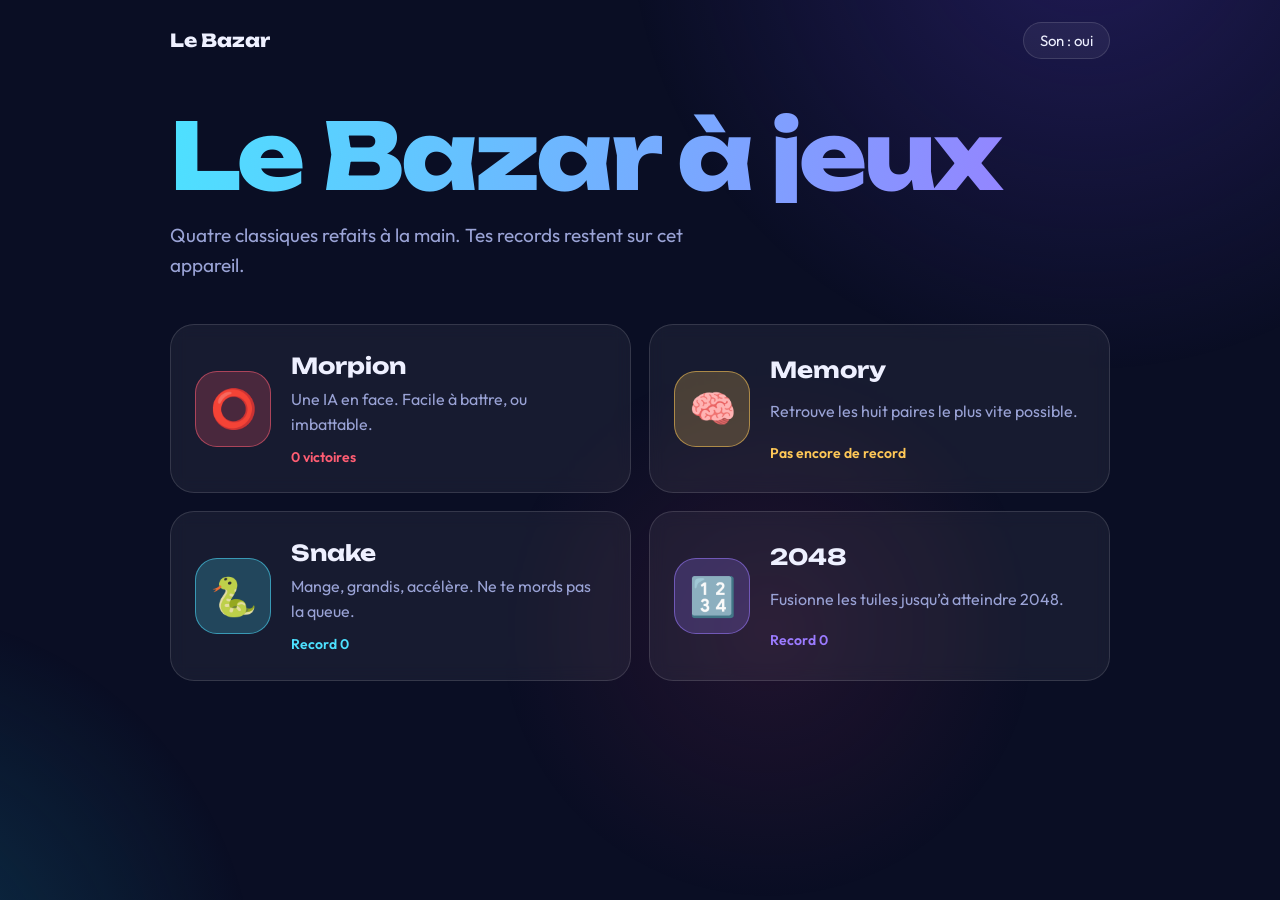
==== index.html @ c4544957 "Add files via upload" ====
<!DOCTYPE html>
<html lang="fr">
<head>
<meta charset="utf-8">
<meta name="viewport" content="width=device-width,initial-scale=1">
<title>Le Bazar à jeux</title>
<link rel="preconnect" href="https://fonts.googleapis.com">
<link href="https://fonts.googleapis.com/css2?family=Outfit:wght@400;600&family=Unbounded:wght@600;800&display=swap" rel="stylesheet">
<style>
:root{--bg:#0a0e24;--tx:#eef0ff;--mut:#9aa3d6;--line:rgba(255,255,255,.13);--glass:rgba(255,255,255,.055);--ac:#4de1ff}
*{box-sizing:border-box}
body{margin:0;min-height:100vh;background:var(--bg);color:var(--tx);font:400 17px/1.55 Outfit,system-ui,sans-serif;overflow-x:hidden}
.bg{position:fixed;inset:0;z-index:-1;background:radial-gradient(60vmax 60vmax at 85% -10%,#3a2a8f77,transparent 60%),radial-gradient(50vmax 50vmax at -10% 110%,#0f6a8a66,transparent 60%),radial-gradient(35vmax 35vmax at 60% 70%,#8a2a5a2e,transparent 60%)}
h1,h2,h3,.logo{font-family:Unbounded,system-ui,sans-serif;margin:0}
a{color:inherit;text-decoration:none}
button{font:inherit;color:inherit;cursor:pointer}
:focus-visible{outline:3px solid var(--ac);outline-offset:3px;border-radius:12px}
header{display:flex;justify-content:space-between;align-items:center;max-width:980px;margin:0 auto;padding:22px 20px}
.logo{font-weight:800;font-size:18px}
#snd{background:var(--glass);border:1px solid var(--line);border-radius:99px;padding:6px 16px;font-size:15px}
main{max-width:980px;margin:0 auto;padding:0 20px 64px}
h1{font-weight:800;font-size:clamp(40px,9vw,92px);line-height:1.02;letter-spacing:-.03em;margin:28px 0 18px;background:linear-gradient(100deg,#4de1ff,#9b7bff 40%,#ff5d73 70%,#ffc857);background-size:250% 100%;-webkit-background-clip:text;background-clip:text;color:transparent;animation:sh 9s ease-in-out infinite alternate}
@keyframes sh{to{background-position:100% 0}}
.lead{max-width:46ch;color:var(--mut);font-size:19px;margin:0 0 44px}
.cards{display:grid;grid-template-columns:repeat(auto-fit,minmax(min(100%,420px),1fr));gap:18px}
.card{position:relative;overflow:hidden;display:grid;grid-template-columns:auto 1fr;gap:4px 20px;align-items:center;padding:24px;background:var(--glass);border:1px solid var(--line);border-radius:24px;transition:transform .25s,border-color .25s;backdrop-filter:blur(8px)}
.card::before{content:"";position:absolute;inset:0;background:radial-gradient(240px at var(--mx,50%) var(--my,0),color-mix(in srgb,var(--ac) 32%,transparent),transparent);opacity:0;transition:opacity .3s}
.card:hover{transform:translateY(-4px);border-color:var(--ac)}
.card:hover::before{opacity:1}
.card>*{position:relative}
.ico{grid-row:span 3;display:grid;place-items:center;width:76px;height:76px;border-radius:22px;font-size:38px;background:color-mix(in srgb,var(--ac) 22%,transparent);border:1px solid color-mix(in srgb,var(--ac) 55%,transparent)}
.card h3{font-size:22px}
.card p{margin:0;color:var(--mut);font-size:16px}
.best{justify-self:start;margin-top:6px;font-size:14px;font-weight:600;color:var(--ac)}
.bar{display:flex;flex-wrap:wrap;align-items:center;gap:14px 20px;margin:8px 0 26px}
.back{background:var(--glass);border:1px solid var(--line);border-radius:99px;padding:8px 18px;font-weight:600}
.back:hover{border-color:var(--ac)}
#vt{font-size:clamp(24px,5vw,36px);color:var(--ac);flex:1}
#stats{display:flex;gap:10px;flex-wrap:wrap}
.chip{min-width:84px;padding:8px 14px;background:var(--glass);border:1px solid var(--line);border-radius:14px;font-size:13px;color:var(--mut);line-height:1.25}
.chip b{display:block;font:600 20px Unbounded,sans-serif;color:var(--tx)}
#stage{max-width:480px;margin:0 auto;padding:20px;background:var(--glass);border:1px solid var(--line);border-radius:28px;backdrop-filter:blur(10px);box-shadow:0 30px 80px -30px color-mix(in srgb,var(--ac) 45%,transparent)}
.row{display:flex;justify-content:center;margin-top:18px}
.btn{background:var(--ac);color:#0a0e24;border:0;border-radius:99px;padding:11px 28px;font-weight:600;transition:transform .15s}
.btn:hover{transform:scale(1.05)}
.msg{min-height:28px;margin:0 0 14px;text-align:center;font-weight:600}
.hint{text-align:center;color:var(--mut);font-size:14px;margin:14px 0 0}
.seg{display:flex;gap:4px;padding:4px;margin:0 auto 16px;width:max-content;background:rgba(0,0,0,.25);border-radius:99px}
.seg button{background:none;border:0;border-radius:99px;padding:6px 18px;color:var(--mut);font-weight:600}
.seg button[aria-pressed=true]{background:var(--ac);color:#0a0e24}
.board{display:grid;gap:10px;touch-action:none}
.ttt{grid-template-columns:repeat(3,1fr)}
.ttt button{aspect-ratio:1;background:rgba(0,0,0,.22);border:1px solid var(--line);border-radius:18px;font:800 clamp(34px,11vw,56px) Unbounded,sans-serif;transition:background .2s}
.ttt button:hover:empty{background:rgba(255,255,255,.1)}
.ttt .x{color:#ff5d73}.ttt .o{color:#4de1ff}
.ttt .win{background:rgba(255,200,87,.22);box-shadow:0 0 28px #ffc85755}
.mem{grid-template-columns:repeat(4,1fr)}
.mc{aspect-ratio:1;padding:0;background:none;border:0;perspective:600px}
.in{position:relative;display:block;width:100%;height:100%;transform-style:preserve-3d;transition:transform .45s}
.up .in{transform:rotateY(180deg)}
.fr,.bk{position:absolute;inset:0;display:grid;place-items:center;border-radius:16px;backface-visibility:hidden;border:1px solid var(--line)}
.fr{background:repeating-linear-gradient(45deg,rgba(255,200,87,.2) 0 6px,rgba(255,200,87,.07) 6px 12px)}
.bk{transform:rotateY(180deg);background:#1a2150;font-size:clamp(26px,8vw,40px)}
canvas#cv{display:block;width:100%;aspect-ratio:1;border-radius:16px;touch-action:none}
.b2048{display:grid;grid-template-columns:repeat(4,1fr);gap:8px;touch-action:none}
.t{aspect-ratio:1;display:grid;place-items:center;border-radius:14px;background:rgba(0,0,0,.25);font:800 1.9rem Unbounded,sans-serif;color:#0a0e24}
#fx{position:fixed;inset:0;pointer-events:none;z-index:9}
@media (prefers-reduced-motion:reduce){*{animation:none!important;transition:none!important}}
</style>
</head>
<body>
<div class="bg"></div>
<header>
  <a class="logo" href="#">Le Bazar</a>
  <button id="snd" aria-pressed="true">Son : oui</button>
</header>
<main>
  <section id="home">
    <h1>Le Bazar à jeux</h1>
    <p class="lead">Quatre classiques refaits à la main. Tes records restent sur cet appareil.</p>
    <div class="cards" id="cards"></div>
  </section>
  <section id="view" hidden>
    <div class="bar">
      <a class="back" href="#">← Menu</a>
      <h2 id="vt"></h2>
      <div id="stats"></div>
    </div>
    <div id="stage"></div>
  </section>
</main>
<canvas id="fx"></canvas>

<script>
const $=s=>document.querySelector(s);
const S={get(k,d){try{const v=localStorage.getItem('bz-'+k);return v===null?d:JSON.parse(v)}catch(e){return d}},set(k,v){try{localStorage.setItem('bz-'+k,JSON.stringify(v))}catch(e){}}};

/* Son */
let AC,snd=S.get('snd',true);
function beep(f=440,d=.08,type='sine',v=.05){if(!snd)return;try{AC=AC||new(window.AudioContext||webkitAudioContext)();const o=AC.createOscillator(),g=AC.createGain();o.type=type;o.frequency.value=f;g.gain.setValueAtTime(v,AC.currentTime);g.gain.exponentialRampToValueAtTime(.0001,AC.currentTime+d);o.connect(g).connect(AC.destination);o.start();o.stop(AC.currentTime+d)}catch(e){}}
function sndUI(){const b=$('#snd');b.textContent='Son : '+(snd?'oui':'non');b.setAttribute('aria-pressed',snd)}
$('#snd').onclick=()=>{snd=!snd;S.set('snd',snd);sndUI();beep(600)};sndUI();

/* Confettis */
const fx=$('#fx'),fc=fx.getContext('2d');let ps=[];
function confetti(){fx.width=innerWidth;fx.height=innerHeight;const run=ps.length>0;for(let i=0;i<130;i++)ps.push({x:fx.width/2,y:fx.height*.4,vx:(Math.random()-.5)*15,vy:-Math.random()*15-3,c:['#ff5d73','#ffc857','#4de1ff','#9b7bff'][i%4],r:Math.random()*7+4,l:100});if(!run)loop()}
function loop(){fc.clearRect(0,0,fx.width,fx.height);ps=ps.filter(p=>p.l-->0);ps.forEach(p=>{p.x+=p.vx;p.y+=p.vy;p.vy+=.35;fc.globalAlpha=Math.min(1,p.l/30);fc.fillStyle=p.c;fc.fillRect(p.x,p.y,p.r,p.r*.6)});if(ps.length)requestAnimationFrame(loop);else fc.clearRect(0,0,fx.width,fx.height)}

/* Gestes (glisser) */
function swipe(el,fn){let sx,sy;el.addEventListener('touchstart',e=>{sx=e.touches[0].clientX;sy=e.touches[0].clientY},{passive:true});el.addEventListener('touchend',e=>{const dx=e.changedTouches[0].clientX-sx,dy=e.changedTouches[0].clientY-sy;if(Math.max(Math.abs(dx),Math.abs(dy))<24)return;fn(Math.abs(dx)>Math.abs(dy)?[dx>0?1:-1,0]:[0,dy>0?1:-1])},{passive:true})}

/* ---------- Morpion ---------- */
const WL=[[0,1,2],[3,4,5],[6,7,8],[0,3,6],[1,4,7],[2,5,8],[0,4,8],[2,4,6]];
function wn(b){for(const l of WL)if(b[l[0]]&&b[l[0]]==b[l[1]]&&b[l[0]]==b[l[2]])return{p:b[l[0]],l};return b.includes('')?null:{p:'=',l:[]}}
function mm(b,p){const r=wn(b);if(r)return r.p=='O'?1:r.p=='X'?-1:0;let best=p=='O'?-2:2;for(let i=0;i<9;i++)if(!b[i]){b[i]=p;const s=mm(b,p=='O'?'X':'O');b[i]='';best=p=='O'?Math.max(best,s):Math.min(best,s)}return best}
function ai(b,mode){const f=[...b.keys()].filter(i=>!b[i]);if(mode=='easy'&&Math.random()<.6)return f[Math.random()*f.length|0];let bs=-2,mv=[];for(const i of f){b[i]='O';const s=mm(b,'X');b[i]='';if(s>bs){bs=s;mv=[i]}else if(s==bs)mv.push(i)}return mv[Math.random()*mv.length|0]}
function ttt(el,api){
  let B,over,mode=S.get('ttt-mode','hard'),sc=S.get('ttt-sc',{w:0,d:0,l:0});
  el.innerHTML='<div class="seg"><button data-m="easy">Facile</button><button data-m="hard">Imbattable</button></div><p class="msg" id="m" aria-live="polite"></p><div class="board ttt" id="b"></div><div class="row"><button class="btn" id="re">Rejouer</button></div>';
  const b=el.querySelector('#b'),m=el.querySelector('#m'),sg=el.querySelectorAll('.seg button');
  const stats=()=>api.stats([['Victoires',sc.w],['Nuls',sc.d],['Défaites',sc.l]]);
  function draw(r){b.innerHTML='';B.forEach((v,i)=>{const c=document.createElement('button');c.textContent=v;c.className=v.toLowerCase()+(r&&r.l.includes(i)?' win':'');c.setAttribute('aria-label','Case '+(i+1)+(v?', '+v:''));c.onclick=()=>play(i);b.append(c)})}
  function fin(){const r=wn(B);if(!r)return 0;over=1;if(r.p=='X'){sc.w++;m.textContent='Bien joué, tu as gagné !';confetti();beep(880,.3,'triangle')}else if(r.p=='O'){sc.l++;m.textContent="L'ordi gagne cette manche.";beep(180,.3,'sawtooth')}else{sc.d++;m.textContent='Égalité.'}S.set('ttt-sc',sc);stats();draw(r);return 1}
  function play(i){if(over||B[i])return;B[i]='X';beep(520,.06);if(!fin()){B[ai(B,mode)]='O';beep(380,.06);if(!fin())draw()}}
  function reset(){B=Array(9).fill('');over=0;m.textContent='À toi, tu joues les X.';sg.forEach(s=>s.setAttribute('aria-pressed',s.dataset.m==mode));draw();stats()}
  sg.forEach(s=>s.onclick=()=>{mode=s.dataset.m;S.set('ttt-mode',mode);reset()});
  el.querySelector('#re').onclick=reset;reset();
}

/* ---------- Memory ---------- */
function mem(el,api){
  const E=['🐙','🍕','🚀','🎸','🦊','🌵','🍩','👾'];let first,lock,mv,fd,t,tm,best=S.get('mem-best',null);
  const fmt=s=>Math.floor(s/60)+':'+String(s%60).padStart(2,'0');
  el.innerHTML='<div class="board mem" id="b"></div><div class="row"><button class="btn" id="re">Rejouer</button></div>';
  const b=el.querySelector('#b'),st=()=>api.stats([['Coups',mv],['Temps',fmt(t)],['Record',best?fmt(best):'–']]);
  function init(){clearInterval(tm);tm=null;first=null;lock=0;mv=0;fd=0;t=0;b.innerHTML='';[...E,...E].sort(()=>Math.random()-.5).forEach(v=>{const c=document.createElement('button');c.className='mc';c.setAttribute('aria-label','Carte');c.innerHTML='<span class="in"><span class="fr"></span><span class="bk">'+v+'</span></span>';c.onclick=()=>flip(c,v);b.append(c)});st()}
  function flip(c,v){if(lock||c.classList.contains('up'))return;if(!tm)tm=setInterval(()=>{t++;st()},1000);c.classList.add('up');beep(520,.06);if(!first){first=[c,v];return}mv++;const[a,av]=first;first=null;
    if(av==v){fd++;beep(780,.12,'triangle');if(fd==8){clearInterval(tm);if(!best||t<best){best=t;S.set('mem-best',t)}confetti();beep(988,.3,'triangle')}}
    else{lock=1;setTimeout(()=>{a.classList.remove('up');c.classList.remove('up');lock=0},750)}st()}
  el.querySelector('#re').onclick=init;init();
  return()=>clearInterval(tm);
}

/* ---------- Snake ---------- */
function snake(el,api){
  const N=20,Z=22,W=N*Z;let sn,dir={x:1,y:0},nd=dir,food,sc=0,best=S.get('snake-best',0),st='idle',to;
  el.innerHTML='<canvas id="cv" width="'+W+'" height="'+W+'"></canvas><div class="row"><button class="btn" id="re">Jouer</button></div><p class="hint">Flèches, ZQSD ou glisse le doigt sur la grille.</p>';
  const x=el.querySelector('#cv').getContext('2d'),stats=()=>api.stats([['Score',sc],['Record',best]]);
  function put(){do food={x:Math.random()*N|0,y:Math.random()*N|0};while(sn.some(p=>p.x==food.x&&p.y==food.y))}
  function draw(msg){
    for(let i=0;i<N;i++)for(let j=0;j<N;j++){x.fillStyle=(i+j)%2?'#0f1637':'#121a43';x.fillRect(i*Z,j*Z,Z,Z)}
    x.shadowBlur=14;x.shadowColor='#ff5d73';x.fillStyle='#ff5d73';x.beginPath();x.arc(food.x*Z+Z/2,food.y*Z+Z/2,Z/2-4,0,7);x.fill();x.shadowBlur=0;
    sn.forEach((p,i)=>{x.fillStyle='hsl('+(190+i*4)%360+' 90% '+(64-Math.min(i,20)*.8)+'%)';x.beginPath();x.roundRect(p.x*Z+1,p.y*Z+1,Z-2,Z-2,i?6:10);x.fill()});
    if(msg){x.fillStyle='rgba(10,14,36,.75)';x.fillRect(0,0,W,W);x.fillStyle='#eef0ff';x.textAlign='center';x.font='600 22px Outfit,sans-serif';x.fillText(msg,W/2,W/2)}}
  function reset(){clearTimeout(to);sn=[{x:9,y:10},{x:8,y:10},{x:7,y:10}];dir=nd={x:1,y:0};sc=0;st='idle';put();stats();draw('Appuie sur une direction')}
  function tick(){dir=nd;const h={x:sn[0].x+dir.x,y:sn[0].y+dir.y};
    if(h.x<0||h.y<0||h.x>=N||h.y>=N||sn.some(p=>p.x==h.x&&p.y==h.y)){st='over';if(sc>best){best=sc;S.set('snake-best',best)}stats();beep(150,.4,'sawtooth');draw('Perdu · '+sc+' pts');return}
    sn.unshift(h);if(h.x==food.x&&h.y==food.y){sc++;put();beep(700+sc*15,.07,'triangle');stats()}else sn.pop();
    draw();to=setTimeout(tick,Math.max(65,135-sc*3))}
  function turn(dx,dy){if(st=='over'||(dx==-dir.x&&dy==-dir.y))return;nd={x:dx,y:dy};if(st=='idle'){st='run';tick()}}
  const K={ArrowUp:[0,-1],ArrowDown:[0,1],ArrowLeft:[-1,0],ArrowRight:[1,0],z:[0,-1],s:[0,1],q:[-1,0],d:[1,0]};
  const kd=e=>{const k=K[e.key];if(k){e.preventDefault();turn(...k)}};
  addEventListener('keydown',kd);swipe(el.querySelector('#cv'),k=>turn(...k));
  el.querySelector('#re').onclick=()=>{reset();turn(1,0)};reset();
  return()=>{clearTimeout(to);removeEventListener('keydown',kd)};
}

/* ---------- 2048 ---------- */
function g2048(el,api){
  let g,sc,won,over,best=S.get('2048-best',0);
  el.innerHTML='<div class="b2048" id="b"></div><p class="msg hint" id="m" aria-live="polite">Flèches ou glisse le doigt pour fusionner les tuiles.</p><div class="row"><button class="btn" id="re">Rejouer</button></div>';
  const b=el.querySelector('#b'),m=el.querySelector('#m');
  const stuck=()=>!g.includes(0)&&!g.some((v,i)=>(i%4<3&&v==g[i+1])||(i<12&&v==g[i+4]));
  function add(){const e=[];g.forEach((v,i)=>v||e.push(i));if(e.length)g[e[Math.random()*e.length|0]]=Math.random()<.9?2:4}
  function render(){b.innerHTML=g.map(v=>'<div class="t"'+(v?' style="background:hsl('+(200+(Math.log2(v)-1)*34)%360+' 78% 62%);font-size:'+(v>999?'1.05':v>99?'1.45':'1.9')+'rem"':'')+'>'+(v||'')+'</div>').join('');api.stats([['Score',sc],['Record',best]])}
  function line(a){const r=a.filter(Boolean);for(let i=0;i<r.length-1;i++)if(r[i]==r[i+1]){r[i]*=2;sc+=r[i];r.splice(i+1,1)}while(r.length<4)r.push(0);return r}
  function move(d){if(over)return;const old=g.join();
    for(let k=0;k<4;k++){const idx=[0,1,2,3].map(j=>d==0?k*4+j:d==2?k*4+3-j:d==1?j*4+k:(3-j)*4+k);const r=line(idx.map(i=>g[i]));idx.forEach((i,j)=>g[i]=r[j])}
    if(g.join()==old)return;add();beep(300+Math.min(sc,1500)/3,.05,'triangle');
    if(sc>best){best=sc;S.set('2048-best',best)}
    if(!won&&g.includes(2048)){won=1;m.textContent='2048 ! Bravo, tu peux continuer.';confetti();beep(988,.3,'triangle')}
    if(stuck()){over=1;m.textContent='Plus aucun coup possible. Score : '+sc;beep(150,.4,'sawtooth')}
    render()}
  function init(){g=Array(16).fill(0);sc=0;won=over=0;add();add();m.textContent='Flèches ou glisse le doigt pour fusionner les tuiles.';render()}
  const K={ArrowLeft:0,ArrowUp:1,ArrowRight:2,ArrowDown:3,q:0,z:1,d:2,s:3};
  const kd=e=>{if(e.key in K){e.preventDefault();move(K[e.key])}};
  addEventListener('keydown',kd);swipe(el,([x,y])=>move(x?(x<0?0:2):(y<0?1:3)));
  el.querySelector('#re').onclick=init;init();
  return()=>removeEventListener('keydown',kd);
}

/* ---------- Menu & navigation ---------- */
const GAMES=[
 {id:'morpion',t:'Morpion',e:'⭕',c:'#ff5d73',d:"Une IA en face. Facile à battre, ou imbattable.",f:ttt,best:()=>S.get('ttt-sc',{w:0}).w+' victoires'},
 {id:'memory',t:'Memory',e:'🧠',c:'#ffc857',d:'Retrouve les huit paires le plus vite possible.',f:mem,best:()=>{const v=S.get('mem-best',null);return v?'Record '+Math.floor(v/60)+':'+String(v%60).padStart(2,'0'):'Pas encore de record'}},
 {id:'snake',t:'Snake',e:'🐍',c:'#4de1ff',d:'Mange, grandis, accélère. Ne te mords pas la queue.',f:snake,best:()=>'Record '+S.get('snake-best',0)},
 {id:'2048',t:'2048',e:'🔢',c:'#9b7bff',d:'Fusionne les tuiles jusqu’à atteindre 2048.',f:g2048,best:()=>'Record '+S.get('2048-best',0)}
];
let clean=null;
function route(){
  const g=GAMES.find(x=>x.id==location.hash.slice(1));
  if(clean)clean();clean=null;$('#home').hidden=!!g;$('#view').hidden=!g;
  if(!g){document.title='Le Bazar à jeux';$('#cards').innerHTML=GAMES.map(g=>'<a class="card" href="#'+g.id+'" style="--ac:'+g.c+'"><span class="ico">'+g.e+'</span><h3>'+g.t+'</h3><p>'+g.d+'</p><span class="best">'+g.best()+'</span></a>').join('');return}
  document.title=g.t+' · Le Bazar';$('#vt').textContent=g.t;$('#view').style.setProperty('--ac',g.c);
  const st=$('#stage');st.innerHTML='';
  clean=g.f(st,{stats:a=>{$('#stats').innerHTML=a.map(([k,v])=>'<div class="chip"><b>'+v+'</b>'+k+'</div>').join('')}})||null;scrollTo(0,0);
}
addEventListener('hashchange',route);
document.addEventListener('pointermove',e=>{const c=e.target.closest&&e.target.closest('.card');if(c){const r=c.getBoundingClientRect();c.style.setProperty('--mx',e.clientX-r.left+'px');c.style.setProperty('--my',e.clientY-r.top+'px')}});
route();
</script>
</body>
</html>
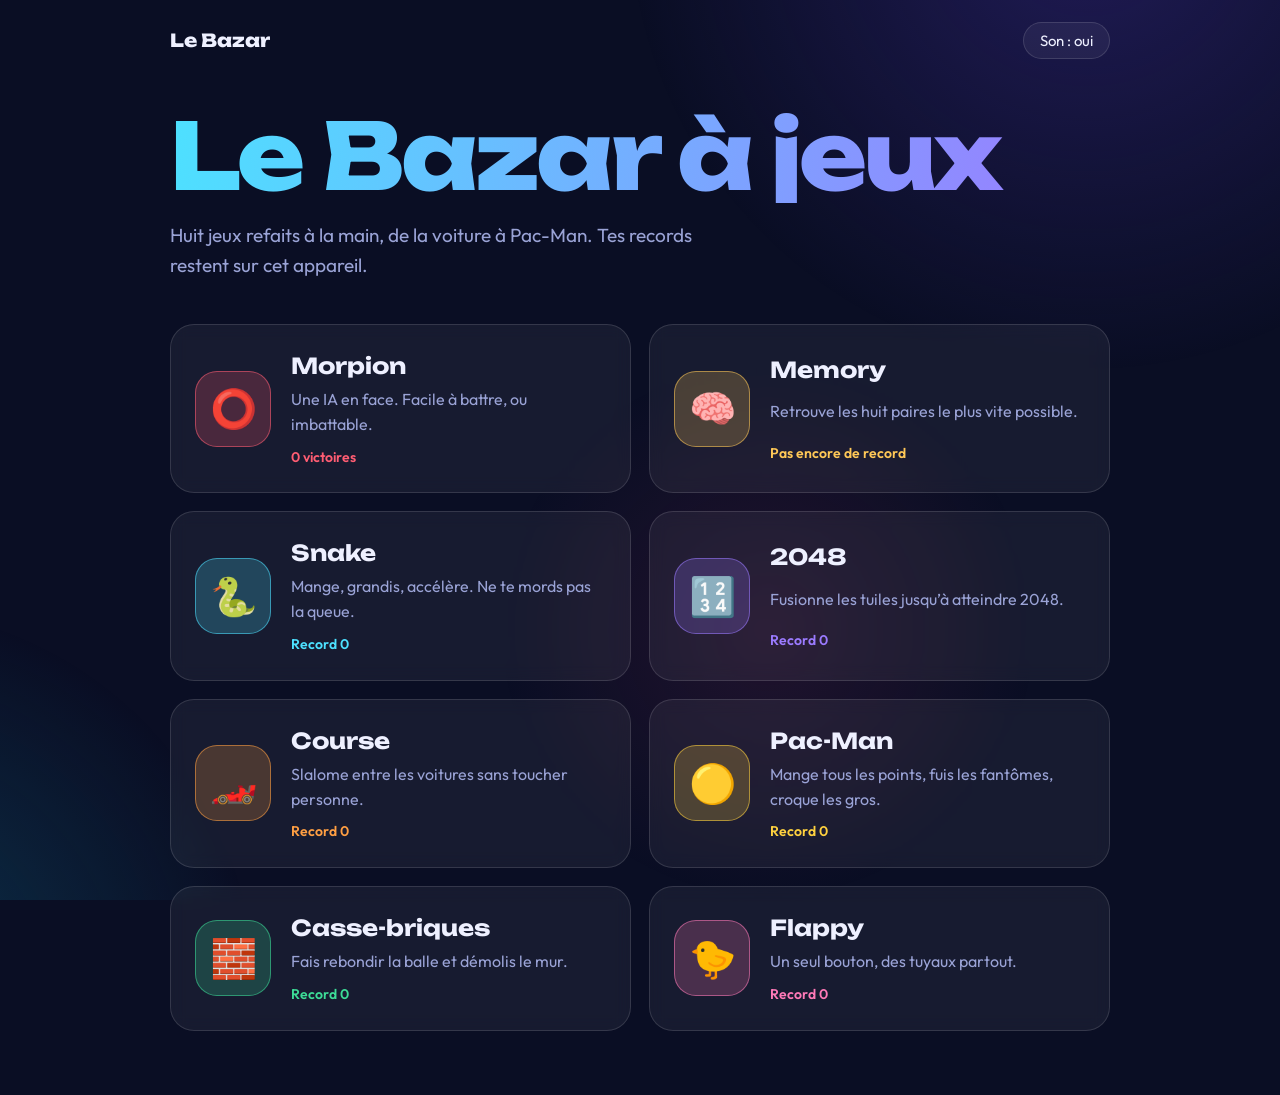
==== commit 21e57e7e: "Rename index (1).html to index.html" ====
--- a/index.html
+++ b/index.html
@@ -77,7 +77,7 @@
 <main>
   <section id="home">
     <h1>Le Bazar à jeux</h1>
-    <p class="lead">Quatre classiques refaits à la main. Tes records restent sur cet appareil.</p>
+    <p class="lead">Huit jeux refaits à la main, de la voiture à Pac-Man. Tes records restent sur cet appareil.</p>
     <div class="cards" id="cards"></div>
   </section>
   <section id="view" hidden>
@@ -189,12 +189,116 @@
   return()=>removeEventListener('keydown',kd);
 }
 
+/* ---------- Outils pour les jeux canvas ---------- */
+function cvs(el,w,h,hint){el.innerHTML='<canvas id="cv" width="'+w+'" height="'+h+'" style="aspect-ratio:'+w+'/'+h+'"></canvas><div class="row"><button class="btn" id="re">Jouer</button></div><p class="hint">'+hint+'</p>';const c=el.querySelector('#cv');return[c.getContext('2d'),c,el.querySelector('#re')]}
+function ov(x,w,h,m){if(!m)return;x.fillStyle='rgba(10,14,36,.75)';x.fillRect(0,0,w,h);x.fillStyle='#eef0ff';x.textAlign='center';x.font='600 22px Outfit,sans-serif';x.fillText(m,w/2,h/2)}
+function keys(){const k={},d=e=>{k[e.key]=1;if(e.key.startsWith('Arrow')||e.key==' ')e.preventDefault()},u=e=>k[e.key]=0;addEventListener('keydown',d);addEventListener('keyup',u);return[k,()=>{removeEventListener('keydown',d);removeEventListener('keyup',u)}]}
+
+/* ---------- Course ---------- */
+function course(el,api){
+  const[x,c,re]=cvs(el,300,480,'← → ou touche la moitié gauche / droite de la route.');
+  const[k,off]=keys();let car,en,sp,dist,sc,so,tm,tl=0,tr=0,best=S.get('car-best',0);
+  const stats=()=>api.stats([['Score',sc],['Record',best]]);
+  const veh=(px,py,col)=>{x.fillStyle=col;x.beginPath();x.roundRect(px,py,30,54,9);x.fill();x.fillStyle='rgba(255,255,255,.6)';x.fillRect(px+5,py+13,20,11);x.fillStyle='rgba(0,0,0,.25)';x.fillRect(px+5,py+36,20,8)};
+  function draw(m){x.fillStyle='#0c1236';x.fillRect(0,0,300,480);x.fillStyle='#1a2150';x.fillRect(30,0,240,480);x.fillStyle='#ffc857';x.fillRect(28,0,4,480);x.fillRect(268,0,4,480);x.fillStyle='rgba(238,240,255,.7)';for(let i=-1;i<13;i++)x.fillRect(148,i*40+so,4,22);en.forEach(e=>veh(e.x,e.y,e.c));veh(car.x,400,'#ff5d73');ov(x,300,480,m)}
+  function end(){clearInterval(tm);if(sc>best){best=sc;S.set('car-best',best)}stats();beep(120,.5,'sawtooth');draw('Crash · '+sc+' pts')}
+  function step(){if(k.ArrowLeft||k.q||tl)car.x-=5;if(k.ArrowRight||k.d||tr)car.x+=5;car.x=Math.max(32,Math.min(238,car.x));
+    sp=Math.min(11,sp+.004);dist+=sp;sc=dist/60|0;so=(so+sp)%40;
+    if(!en.length||(en[en.length-1].y>170&&Math.random()<.05))en.push({x:34+Math.random()*200|0,y:-60,c:'hsl('+(Math.random()*360|0)+' 80% 60%)'});
+    en.forEach(e=>e.y+=sp*.6);en=en.filter(e=>e.y<490);
+    if(en.some(e=>Math.abs(e.x-car.x)<28&&Math.abs(e.y-400)<50)){end();return}
+    stats();draw()}
+  function reset(){clearInterval(tm);car={x:135};en=[];sp=4;dist=0;sc=0;so=0;stats();draw('Appuie sur Jouer')}
+  re.onclick=()=>{reset();tm=setInterval(step,16)};
+  c.onpointerdown=c.onpointermove=e=>{if(e.buttons){const r=c.getBoundingClientRect(),l=e.clientX-r.left<r.width/2;tl=l;tr=!l}};
+  c.onpointerup=c.onpointerleave=()=>tl=tr=0;
+  reset();return()=>{clearInterval(tm);off()};
+}
+
+/* ---------- Pac-Man ---------- */
+function pac(el,api){
+  const M=["###############","#o.....#.....o#","#.###.###.###.#","#.............#","#.###.#.#.###.#","#.....#.#.....#","#####.#.#.#####","#.............#","#.###.###.###.#","#o..#.....#..o#","###.#.#.#.#.###","#.....#.#.....#","#.###.....###.#","#.............#","###############"],Z=22,W=330;
+  const[x,c,re]=cvs(el,W,W,'Flèches, ZQSD ou glisse le doigt. Les gros points rendent les fantômes vulnérables.');
+  const S0=[[7,3,'#ff5d73'],[1,13,'#ff9bd2'],[13,13,'#4de1ff']];
+  let g,P,D,ND,G,sc,lv,fr,fear,dots,tm,run,over,best=S.get('pac-best',0);
+  const stats=()=>api.stats([['Score',sc],['Vies',lv],['Record',best]]);
+  const place=()=>{P={x:7,y:7};D=ND={x:0,y:0};G=S0.map(([a,b,k])=>({x:a,y:b,s:[a,b],k,d:{x:0,y:0}}))};
+  function draw(m){x.fillStyle='#0b1030';x.fillRect(0,0,W,W);
+    for(let j=0;j<15;j++)for(let i=0;i<15;i++){const v=g[j][i];if(v=='#'){x.fillStyle='#2a3a9a';x.beginPath();x.roundRect(i*Z+2,j*Z+2,Z-4,Z-4,6);x.fill()}else if(v!=' '){x.fillStyle=v=='o'?'#ffc857':'#eef0ff';x.beginPath();x.arc(i*Z+Z/2,j*Z+Z/2,v=='o'?6:2.5,0,7);x.fill()}}
+    const a=(D.x||D.y)?Math.atan2(D.y,D.x):0,m2=.15+(fr%2)*.3,px=P.x*Z+Z/2,py=P.y*Z+Z/2;
+    x.fillStyle='#ffd23f';x.beginPath();x.moveTo(px,py);x.arc(px,py,Z/2-2,a+m2,a+6.28-m2);x.fill();
+    G.forEach(h=>{x.fillStyle=fear?(fear<15&&fr%2?'#fff':'#4a5bff'):h.k;const gx=h.x*Z+2,gy=h.y*Z+2,s=Z-4;x.beginPath();x.arc(gx+s/2,gy+s/2,s/2,Math.PI,0);x.lineTo(gx+s,gy+s);x.lineTo(gx,gy+s);x.fill();x.fillStyle='#fff';x.fillRect(gx+4,gy+6,4,5);x.fillRect(gx+s-8,gy+6,4,5)});
+    ov(x,W,W,m)}
+  function end(m){clearInterval(tm);over=1;if(sc>best){best=sc;S.set('pac-best',best)}stats();draw(m)}
+  function hit(){for(const h of G)if(h.x==P.x&&h.y==P.y){if(fear){h.x=h.s[0];h.y=h.s[1];sc+=200;beep(900,.1,'square',.04);stats()}else{lv--;beep(150,.4,'sawtooth');stats();if(lv<1){end('Perdu · '+sc);return 1}place();draw();return 1}}return 0}
+  function tick(){fr++;
+    if(g[P.y+ND.y][P.x+ND.x]!='#')D=ND;
+    if(g[P.y+D.y][P.x+D.x]!='#'){P.x+=D.x;P.y+=D.y}
+    const t=g[P.y][P.x];if(t=='.'||t=='o'){g[P.y][P.x]=' ';sc+=t=='o'?50:10;dots--;if(t=='o')fear=45;beep(t=='o'?300:660,.03,'square',.025);stats()}
+    if(fear)fear--;if(hit())return;
+    G.forEach(h=>{if(fear?fr%2:!(fr%4))return;let o=[[1,0],[-1,0],[0,1],[0,-1]].filter(d=>g[h.y+d[1]][h.x+d[0]]!='#'&&!(d[0]==-h.d.x&&d[1]==-h.d.y));if(!o.length)o=[[-h.d.x,-h.d.y]];
+      const dd=d=>(h.x+d[0]-P.x)**2+(h.y+d[1]-P.y)**2,d=Math.random()<.7?o.sort((a,b)=>fear?dd(b)-dd(a):dd(a)-dd(b))[0]:o[Math.random()*o.length|0];h.d={x:d[0],y:d[1]};h.x+=d[0];h.y+=d[1]});
+    if(hit())return;if(!dots){confetti();end('Gagné ! '+sc);return}draw()}
+  function reset(){clearInterval(tm);g=M.map(r=>r.split(''));dots=g.flat().filter(v=>v=='.'||v=='o').length;place();sc=0;lv=3;fr=0;fear=0;run=over=0;stats();draw('Appuie sur une direction')}
+  function turn(dx,dy){if(over)return;ND={x:dx,y:dy};if(!run){run=1;tm=setInterval(tick,130)}}
+  const K={ArrowUp:[0,-1],ArrowDown:[0,1],ArrowLeft:[-1,0],ArrowRight:[1,0],z:[0,-1],s:[0,1],q:[-1,0],d:[1,0]};
+  const kd=e=>{const k=K[e.key];if(k){e.preventDefault();turn(...k)}};
+  addEventListener('keydown',kd);swipe(c,k=>turn(...k));re.onclick=reset;reset();
+  return()=>{clearInterval(tm);removeEventListener('keydown',kd)};
+}
+
+/* ---------- Casse-briques ---------- */
+function brk(el,api){
+  const W=360,H=480,[x,c,re]=cvs(el,W,H,'Glisse le doigt ou la souris, ou utilise ← →.'),[k,off]=keys();
+  let p,b,br,sc,lv,tm,run,over,best=S.get('brk-best',0);
+  const stats=()=>api.stats([['Score',sc],['Vies',lv],['Record',best]]);
+  function draw(m){x.fillStyle='#0b1030';x.fillRect(0,0,W,H);br.forEach(r=>{x.fillStyle='hsl('+(r.h+10)+' 85% 62%)';x.beginPath();x.roundRect(r.x,r.y,40,16,4);x.fill()});
+    x.fillStyle='#eef0ff';x.beginPath();x.roundRect(p.x,H-28,p.w,10,5);x.fill();x.fillStyle='#ffc857';x.beginPath();x.arc(b.x,b.y,6,0,7);x.fill();ov(x,W,H,m)}
+  function end(m){clearInterval(tm);over=1;run=0;if(sc>best){best=sc;S.set('brk-best',best)}stats();draw(m)}
+  function step(){if(k.ArrowLeft||k.q)p.x-=7;if(k.ArrowRight||k.d)p.x+=7;p.x=Math.max(0,Math.min(W-p.w,p.x));
+    b.x+=b.vx;b.y+=b.vy;if(b.x<6||b.x>W-6){b.vx*=-1;b.x=Math.max(6,Math.min(W-6,b.x))}if(b.y<6)b.vy=Math.abs(b.vy);
+    if(b.vy>0&&b.y>H-34&&b.y<H-16&&b.x>p.x-4&&b.x<p.x+p.w+4){const t=(b.x-p.x)/p.w-.5,s=Math.min(8,5+sc/150);b.vx=s*t*1.5;b.vy=-Math.sqrt(Math.max(s*s-b.vx*b.vx,6));beep(420,.04)}
+    const i=br.findIndex(r=>b.x>r.x-6&&b.x<r.x+46&&b.y>r.y-6&&b.y<r.y+22);
+    if(i>=0){br.splice(i,1);b.vy*=-1;sc+=10;beep(700,.04,'square',.03);stats()}
+    if(b.y>H){lv--;stats();if(lv<1){end('Perdu · '+sc);return}b.x=p.x+p.w/2;b.y=H-40;b.vx=3;b.vy=-4}
+    if(!br.length){confetti();end('Gagné ! '+sc);return}draw()}
+  function reset(){clearInterval(tm);p={x:145,w:70};b={x:180,y:420,vx:3,vy:-4};br=[];for(let r=0;r<5;r++)for(let i=0;i<8;i++)br.push({x:8+i*44,y:50+r*22,h:r*55});sc=0;lv=3;run=over=0;stats();draw('Appuie sur Jouer')}
+  const go=()=>{if(!run){run=1;tm=setInterval(step,16)}};
+  re.onclick=()=>{reset();go()};
+  c.onpointermove=e=>{p.x=Math.max(0,Math.min(W-p.w,(e.clientX-c.getBoundingClientRect().left)/c.clientWidth*W-p.w/2))};
+  c.onpointerdown=()=>{if(!over)go()};
+  reset();return()=>{clearInterval(tm);off()};
+}
+
+/* ---------- Flappy ---------- */
+function flappy(el,api){
+  const[x,c,re]=cvs(el,320,480,'Espace, flèche haut ou touche l’écran pour sauter.');
+  let y,vy,ps,f,sc,tm,run,over,best=S.get('flap-best',0);
+  const stats=()=>api.stats([['Score',sc],['Record',best]]);
+  function draw(m){const g=x.createLinearGradient(0,0,0,480);g.addColorStop(0,'#1b2a7a');g.addColorStop(1,'#d6567a');x.fillStyle=g;x.fillRect(0,0,320,480);
+    x.fillStyle='#4de1ff';ps.forEach(p=>{x.beginPath();x.roundRect(p.x,-10,52,p.g+10,8);x.fill();x.beginPath();x.roundRect(p.x,p.g+140,52,400,8);x.fill()});
+    x.fillStyle='#ffc857';x.beginPath();x.arc(80,y,13,0,7);x.fill();x.fillStyle='#0a0e24';x.beginPath();x.arc(86,y-4,3,0,7);x.fill();ov(x,320,480,m)}
+  function end(){clearInterval(tm);over=1;if(sc>best){best=sc;S.set('flap-best',best)}stats();beep(150,.4,'sawtooth');draw('Perdu · '+sc)}
+  function step(){f++;vy+=.42;y+=vy;if(f%85==1)ps.push({x:330,g:60+Math.random()*250|0,s:0});
+    ps.forEach(p=>{p.x-=2.6;if(!p.s&&p.x+52<67){p.s=1;sc++;beep(800,.06,'triangle');stats()}});ps=ps.filter(p=>p.x>-60);
+    if(y>480||y<0||ps.some(p=>91>p.x&&69<p.x+52&&(y-11<p.g||y+11>p.g+140))){end();return}draw()}
+  const flap=()=>{if(over)return;if(!run){run=1;tm=setInterval(step,16)}vy=-7.2;beep(500,.04)};
+  function reset(){clearInterval(tm);y=240;vy=0;ps=[];f=0;sc=0;run=over=0;stats();draw('Touche pour sauter')}
+  const kd=e=>{if(e.key==' '||e.key=='ArrowUp'){e.preventDefault();flap()}};
+  addEventListener('keydown',kd);c.onpointerdown=flap;re.onclick=()=>{reset();flap()};reset();
+  return()=>{clearInterval(tm);removeEventListener('keydown',kd)};
+}
+
 /* ---------- Menu & navigation ---------- */
 const GAMES=[
  {id:'morpion',t:'Morpion',e:'⭕',c:'#ff5d73',d:"Une IA en face. Facile à battre, ou imbattable.",f:ttt,best:()=>S.get('ttt-sc',{w:0}).w+' victoires'},
  {id:'memory',t:'Memory',e:'🧠',c:'#ffc857',d:'Retrouve les huit paires le plus vite possible.',f:mem,best:()=>{const v=S.get('mem-best',null);return v?'Record '+Math.floor(v/60)+':'+String(v%60).padStart(2,'0'):'Pas encore de record'}},
  {id:'snake',t:'Snake',e:'🐍',c:'#4de1ff',d:'Mange, grandis, accélère. Ne te mords pas la queue.',f:snake,best:()=>'Record '+S.get('snake-best',0)},
- {id:'2048',t:'2048',e:'🔢',c:'#9b7bff',d:'Fusionne les tuiles jusqu’à atteindre 2048.',f:g2048,best:()=>'Record '+S.get('2048-best',0)}
+ {id:'2048',t:'2048',e:'🔢',c:'#9b7bff',d:'Fusionne les tuiles jusqu’à atteindre 2048.',f:g2048,best:()=>'Record '+S.get('2048-best',0)},
+ {id:'course',t:'Course',e:'🏎️',c:'#ff9f43',d:'Slalome entre les voitures sans toucher personne.',f:course,best:()=>'Record '+S.get('car-best',0)},
+ {id:'pacman',t:'Pac-Man',e:'🟡',c:'#ffd23f',d:'Mange tous les points, fuis les fantômes, croque les gros.',f:pac,best:()=>'Record '+S.get('pac-best',0)},
+ {id:'casse',t:'Casse-briques',e:'🧱',c:'#3ddc97',d:'Fais rebondir la balle et démolis le mur.',f:brk,best:()=>'Record '+S.get('brk-best',0)},
+ {id:'flappy',t:'Flappy',e:'🐤',c:'#ff7ab8',d:'Un seul bouton, des tuyaux partout.',f:flappy,best:()=>'Record '+S.get('flap-best',0)}
 ];
 let clean=null;
 function route(){
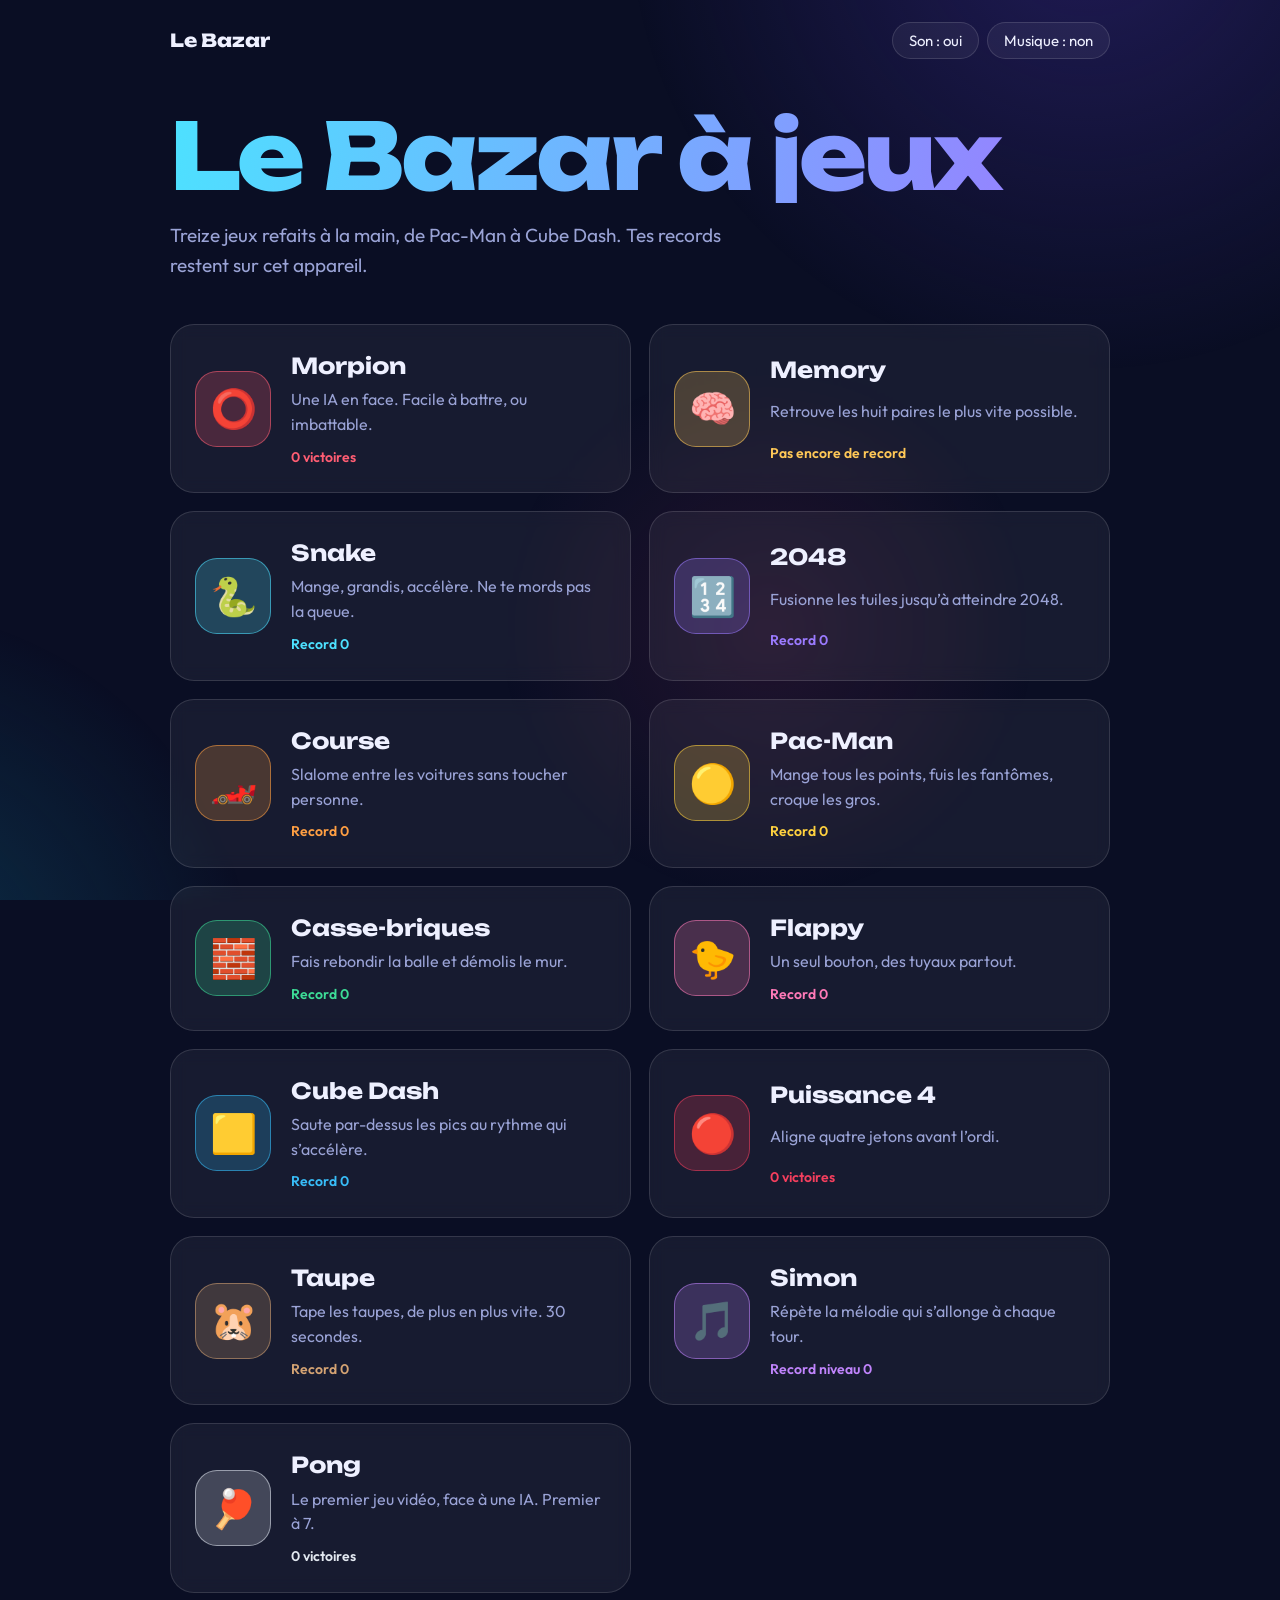
==== commit 3be65584: "Add files via upload" ====
--- a/index.html
+++ b/index.html
@@ -17,7 +17,7 @@
 :focus-visible{outline:3px solid var(--ac);outline-offset:3px;border-radius:12px}
 header{display:flex;justify-content:space-between;align-items:center;max-width:980px;margin:0 auto;padding:22px 20px}
 .logo{font-weight:800;font-size:18px}
-#snd{background:var(--glass);border:1px solid var(--line);border-radius:99px;padding:6px 16px;font-size:15px}
+#snd,#mus{background:var(--glass);border:1px solid var(--line);border-radius:99px;padding:6px 16px;font-size:15px}
 main{max-width:980px;margin:0 auto;padding:0 20px 64px}
 h1{font-weight:800;font-size:clamp(40px,9vw,92px);line-height:1.02;letter-spacing:-.03em;margin:28px 0 18px;background:linear-gradient(100deg,#4de1ff,#9b7bff 40%,#ff5d73 70%,#ffc857);background-size:250% 100%;-webkit-background-clip:text;background-clip:text;color:transparent;animation:sh 9s ease-in-out infinite alternate}
 @keyframes sh{to{background-position:100% 0}}
@@ -64,6 +64,15 @@
 canvas#cv{display:block;width:100%;aspect-ratio:1;border-radius:16px;touch-action:none}
 .b2048{display:grid;grid-template-columns:repeat(4,1fr);gap:8px;touch-action:none}
 .t{aspect-ratio:1;display:grid;place-items:center;border-radius:14px;background:rgba(0,0,0,.25);font:800 1.9rem Unbounded,sans-serif;color:#0a0e24}
+.p4{grid-template-columns:repeat(7,1fr);gap:6px;background:#2a3a9a;padding:8px;border-radius:16px}
+.p4 button{aspect-ratio:1;border-radius:50%;border:0;background:#0a0e24;padding:0}
+.p4 .R{background:#ff5d73}.p4 .Y{background:#ffc857}
+.moles{grid-template-columns:repeat(3,1fr)}
+.moles button{aspect-ratio:1;border-radius:50%;border:0;background:radial-gradient(#3a2a1a 55%,#1a1210);font-size:clamp(34px,11vw,56px);padding:0}
+.simon{grid-template-columns:1fr 1fr}
+.simon button{aspect-ratio:1;border:0;border-radius:24px;background:color-mix(in srgb,var(--c) 42%,#0a0e24);transition:background .1s,box-shadow .1s}
+.simon .on{background:var(--c);box-shadow:0 0 40px var(--c)}
+#mus{margin-left:8px}
 #fx{position:fixed;inset:0;pointer-events:none;z-index:9}
 @media (prefers-reduced-motion:reduce){*{animation:none!important;transition:none!important}}
 </style>
@@ -72,12 +81,12 @@
 <div class="bg"></div>
 <header>
   <a class="logo" href="#">Le Bazar</a>
-  <button id="snd" aria-pressed="true">Son : oui</button>
+  <span><button id="snd" aria-pressed="true">Son : oui</button><button id="mus" aria-pressed="false">Musique : non</button></span>
 </header>
 <main>
   <section id="home">
     <h1>Le Bazar à jeux</h1>
-    <p class="lead">Huit jeux refaits à la main, de la voiture à Pac-Man. Tes records restent sur cet appareil.</p>
+    <p class="lead">Treize jeux refaits à la main, de Pac-Man à Cube Dash. Tes records restent sur cet appareil.</p>
     <div class="cards" id="cards"></div>
   </section>
   <section id="view" hidden>
@@ -97,9 +106,14 @@
 
 /* Son */
 let AC,snd=S.get('snd',true);
-function beep(f=440,d=.08,type='sine',v=.05){if(!snd)return;try{AC=AC||new(window.AudioContext||webkitAudioContext)();const o=AC.createOscillator(),g=AC.createGain();o.type=type;o.frequency.value=f;g.gain.setValueAtTime(v,AC.currentTime);g.gain.exponentialRampToValueAtTime(.0001,AC.currentTime+d);o.connect(g).connect(AC.destination);o.start();o.stop(AC.currentTime+d)}catch(e){}}
+function beep(f=440,d=.08,type='sine',v=.05){if(!snd)return;try{AC=AC||new(window.AudioContext||webkitAudioContext)();const o=AC.createOscillator(),g=AC.createGain();o.type=type;if(AC.state=='suspended')AC.resume();o.frequency.setValueAtTime(f,AC.currentTime);o.frequency.exponentialRampToValueAtTime(f*(type=='sawtooth'?.5:type=='triangle'?1.3:1),AC.currentTime+d);g.gain.setValueAtTime(v,AC.currentTime);g.gain.exponentialRampToValueAtTime(.0001,AC.currentTime+d);o.connect(g).connect(AC.destination);o.start();o.stop(AC.currentTime+d)}catch(e){}}
 function sndUI(){const b=$('#snd');b.textContent='Son : '+(snd?'oui':'non');b.setAttribute('aria-pressed',snd)}
 $('#snd').onclick=()=>{snd=!snd;S.set('snd',snd);sndUI();beep(600)};sndUI();
+let music=S.get('mus',false),mi=0,mt;
+const PAT=[0,3,7,10,12,10,7,3,0,5,8,12,15,12,8,5];
+function musUI(){const b=$('#mus');b.textContent='Musique : '+(music?'oui':'non');b.setAttribute('aria-pressed',music)}
+function musLoop(){clearInterval(mt);if(music)mt=setInterval(()=>{if(snd)beep(196*2**(PAT[mi++%16]/12),.2,'triangle',.014)},240)}
+$('#mus').onclick=()=>{music=!music;S.set('mus',music);musUI();musLoop()};musUI();musLoop();
 
 /* Confettis */
 const fx=$('#fx'),fc=fx.getContext('2d');let ps=[];
@@ -289,6 +303,100 @@
   return()=>{clearInterval(tm);removeEventListener('keydown',kd)};
 }
 
+/* ---------- Cube Dash ---------- */
+function dash(el,api){
+  const W=480,H=270,G=220,[x,c,re]=cvs(el,W,H,'Espace, flèche haut ou touche l’écran pour sauter.');
+  let y,vy,ob,sp,d,sc,rot,tm,run,over,best=S.get('dash-best',0);
+  const stats=()=>api.stats([['Score',sc],['Record',best]]);
+  function draw(m){x.save();const g=x.createLinearGradient(0,0,0,H);g.addColorStop(0,'#2b1a6b');g.addColorStop(1,'#0f6a8a');x.fillStyle=g;x.fillRect(0,0,W,H);
+    x.fillStyle='rgba(255,255,255,.07)';for(let i=0;i<8;i++)x.fillRect(((i*90-d*.3)%720+720)%720-120,40+(i%3)*40,60,60);
+    x.fillStyle='#0a0e24';x.fillRect(0,G,W,H-G);x.fillStyle='#4de1ff';x.fillRect(0,G,W,3);
+    ob.forEach(o=>{if(o.t){x.fillStyle='#ff9f43';x.fillRect(o.x,G-30,30,30)}else{x.fillStyle='#ff5d73';for(let i=0;i<o.n;i++){x.beginPath();x.moveTo(o.x+i*30,G);x.lineTo(o.x+i*30+15,G-30);x.lineTo(o.x+i*30+30,G);x.fill()}}});
+    x.translate(85,y+15);x.rotate(rot);x.fillStyle='#ffd23f';x.fillRect(-15,-15,30,30);x.fillStyle='#0a0e24';x.fillRect(-8,-8,6,6);x.fillRect(4,-8,6,6);x.fillRect(-8,4,18,4);x.restore();ov(x,W,H,m)}
+  function end(){clearInterval(tm);over=1;if(sc>best){best=sc;S.set('dash-best',best)}stats();beep(140,.5,'sawtooth');draw('Crash · '+sc)}
+  function step(){vy+=.85;y+=vy;if(y>=G-30){y=G-30;vy=0;rot=Math.round(rot/1.5708)*1.5708}else rot+=.13;
+    sp=Math.min(9,5+d/2500);d+=sp;sc=d/40|0;
+    const l=ob[ob.length-1];if(!l||l.x<W-230-Math.random()*180)ob.push({x:W+10,t:Math.random()<.3?1:0,n:1+(Math.random()<.35)});
+    ob.forEach(o=>o.x-=sp);ob=ob.filter(o=>o.x>-100);
+    if(ob.some(o=>{const hx=o.t?o.x+2:o.x+8,hw=o.t?26:30*o.n-16,hh=o.t?28:20;return 96>hx&&74<hx+hw&&y+26>G-hh})){end();return}
+    stats();draw()}
+  const jump=()=>{if(over)return;if(!run){run=1;tm=setInterval(step,16)}if(y>=G-30){vy=-13.5;beep(520,.07,'square',.03)}};
+  function reset(){clearInterval(tm);y=G-30;vy=0;ob=[];sp=5;d=0;sc=0;rot=0;run=over=0;stats();draw('Touche pour sauter')}
+  const kd=e=>{if(e.key==' '||e.key=='ArrowUp'){e.preventDefault();jump()}};
+  addEventListener('keydown',kd);c.onpointerdown=jump;re.onclick=()=>{reset();jump()};reset();
+  return()=>{clearInterval(tm);removeEventListener('keydown',kd)};
+}
+
+/* ---------- Puissance 4 ---------- */
+function p4(el,api){
+  let B,over,wait,sc=S.get('p4-sc',{w:0,l:0,d:0});
+  el.innerHTML='<p class="msg" id="m" aria-live="polite"></p><div class="board p4" id="b"></div><div class="row"><button class="btn" id="re">Rejouer</button></div>';
+  const b=el.querySelector('#b'),m=el.querySelector('#m');
+  const stats=()=>api.stats([['Victoires',sc.w],['Nuls',sc.d],['Défaites',sc.l]]);
+  const row=c=>{for(let r=5;r>=0;r--)if(!B[r*7+c])return r;return -1};
+  const win=(i,p)=>{const r=i/7|0,c=i%7;return[[0,1],[1,0],[1,1],[1,-1]].some(([dr,dc])=>{let n=1;for(const s of[1,-1])for(let k=1;k<4;k++){const rr=r+dr*k*s,cc=c+dc*k*s;if(rr<0||rr>5||cc<0||cc>6||B[rr*7+cc]!=p)break;n++}return n>=4})};
+  function draw(){b.innerHTML='';B.forEach((v,i)=>{const e=document.createElement('button');e.className=v;e.setAttribute('aria-label','Colonne '+(i%7+1));e.onclick=()=>play(i%7);b.append(e)})}
+  function done(i,p){if(win(i,p)){over=1;if(p=='R'){sc.w++;m.textContent='Tu gagnes !';confetti();beep(880,.3,'triangle')}else{sc.l++;m.textContent="L'ordi gagne.";beep(180,.3,'sawtooth')}}else if(!B.includes('')){over=1;sc.d++;m.textContent='Égalité.'}else return 0;S.set('p4-sc',sc);stats();return 1}
+  function play(c){if(over||wait)return;const r=row(c);if(r<0)return;B[r*7+c]='R';beep(500,.06);draw();if(done(r*7+c,'R'))return;wait=1;
+    setTimeout(()=>{wait=0;const cs=[0,1,2,3,4,5,6].filter(k=>row(k)>=0);
+      const t=(p,k)=>{const q=row(k);B[q*7+k]=p;const w=win(q*7+k,p);B[q*7+k]='';return w};
+      let k=cs.find(k=>t('Y',k));if(k==null)k=cs.find(k=>t('R',k));
+      if(k==null){const safe=cs.filter(k=>{const q=row(k);if(!q)return 1;B[q*7+k]='Y';B[(q-1)*7+k]='R';const w=win((q-1)*7+k,'R');B[q*7+k]=B[(q-1)*7+k]='';return!w});
+        k=(safe.length?safe:cs).sort((a,b)=>Math.abs(a-3)-Math.abs(b-3)+(Math.random()-.5)*2)[0]}
+      const q=row(k);B[q*7+k]='Y';beep(380,.06);draw();done(q*7+k,'Y')},400)}
+  function reset(){B=Array(42).fill('');over=0;wait=0;m.textContent='À toi, tu joues les rouges.';draw();stats()}
+  el.querySelector('#re').onclick=reset;reset();
+}
+
+/* ---------- Taupe ---------- */
+function taupe(el,api){
+  let sc=0,t=30,tm,mt,cur=-1,run=0,best=S.get('mole-best',0);
+  el.innerHTML='<div class="board moles" id="b"></div><div class="row"><button class="btn" id="re">Jouer</button></div><p class="hint">Tape les taupes avant qu’elles ne disparaissent. 30 secondes.</p>';
+  const b=el.querySelector('#b'),stats=()=>api.stats([['Score',sc],['Temps',t],['Record',best]]),clear=()=>[...b.children].forEach(h=>h.textContent='');
+  for(let i=0;i<9;i++){const h=document.createElement('button');h.setAttribute('aria-label','Trou '+(i+1));h.onclick=()=>{if(run&&i==cur){sc++;cur=-1;beep(700+sc*10,.06,'triangle');h.textContent='💥';stats()}};b.append(h)}
+  function pop(){clear();cur=Math.random()*9|0;b.children[cur].textContent='🐹';mt=setTimeout(pop,Math.max(380,850-sc*14))}
+  function end(){run=0;clearInterval(tm);clearTimeout(mt);clear();if(sc>best){best=sc;S.set('mole-best',best);confetti()}stats()}
+  el.querySelector('#re').onclick=()=>{clearInterval(tm);clearTimeout(mt);sc=0;t=30;run=1;stats();pop();tm=setInterval(()=>{t--;stats();if(t<=0)end()},1000)};
+  stats();return()=>{clearInterval(tm);clearTimeout(mt)};
+}
+
+/* ---------- Simon ---------- */
+function simon(el,api){
+  const C=['#ff5d73','#ffc857','#3ddc97','#4de1ff'],F=[330,415,495,660];let seq=[],i=0,lock=0,best=S.get('simon-best',0);
+  el.innerHTML='<p class="msg" id="m" aria-live="polite">Mémorise la séquence.</p><div class="board simon" id="b"></div><div class="row"><button class="btn" id="re">Jouer</button></div>';
+  const b=el.querySelector('#b'),m=el.querySelector('#m'),stats=()=>api.stats([['Niveau',seq.length],['Record',best]]);
+  C.forEach((c,k)=>{const p=document.createElement('button');p.style.setProperty('--c',c);p.setAttribute('aria-label','Pad '+(k+1));p.onclick=()=>press(k);b.append(p)});
+  const lit=k=>{const p=b.children[k];p.classList.add('on');beep(F[k],.25,'sine',.08);setTimeout(()=>p.classList.remove('on'),260)};
+  function show(){lock=1;m.textContent='Regarde…';seq.forEach((k,n)=>setTimeout(()=>lit(k),600+n*480));setTimeout(()=>{lock=0;i=0;m.textContent='À toi !'},600+seq.length*480)}
+  function press(k){if(lock||!seq.length)return;lit(k);
+    if(k!=seq[i]){lock=1;if(seq.length-1>best){best=seq.length-1;S.set('simon-best',best)}m.textContent='Raté ! Tu as atteint le niveau '+(seq.length-1)+'.';beep(150,.4,'sawtooth');seq=[];stats();return}
+    if(++i==seq.length){seq.push(Math.random()*4|0);stats();lock=1;setTimeout(show,700)}}
+  el.querySelector('#re').onclick=()=>{seq=[Math.random()*4|0];stats();show()};stats();
+  return()=>{seq=[];lock=1};
+}
+
+/* ---------- Pong ---------- */
+function pong(el,api){
+  const W=400,H=300,[x,c,re]=cvs(el,W,H,'Souris, doigt ou ↑ ↓. Premier à 7 points.'),[k,off]=keys();
+  let py,ay,b,s1,s2,tm,best=S.get('pong-best',0);
+  const stats=()=>api.stats([['Toi',s1],['Ordi',s2],['Victoires',best]]);
+  const serve=d=>{b={x:200,y:150,vx:4*d,vy:(Math.random()-.5)*5}};
+  function draw(m){x.fillStyle='#0b1030';x.fillRect(0,0,W,H);x.fillStyle='rgba(255,255,255,.15)';for(let i=0;i<H;i+=20)x.fillRect(198,i,4,10);x.fillStyle='#eef0ff';x.fillRect(14,py,8,60);x.fillRect(W-22,ay,8,60);x.fillStyle='#ffc857';x.beginPath();x.arc(b.x,b.y,7,0,7);x.fill();ov(x,W,H,m)}
+  function step(){if(k.ArrowUp||k.z)py-=6;if(k.ArrowDown||k.s)py+=6;py=Math.max(0,Math.min(H-60,py));
+    ay+=Math.max(-3.4,Math.min(3.4,b.y-30-ay));ay=Math.max(0,Math.min(H-60,ay));
+    b.x+=b.vx;b.y+=b.vy;if(b.y<7||b.y>H-7)b.vy*=-1;b.vy=Math.max(-7,Math.min(7,b.vy));
+    if(b.vx<0&&b.x<29&&b.x>14&&b.y>py-6&&b.y<py+66){b.vx=Math.min(9,-b.vx*1.07);b.vy+=(b.y-py-30)*.12;beep(440,.05)}
+    if(b.vx>0&&b.x>W-29&&b.x<W-14&&b.y>ay-6&&b.y<ay+66){b.vx=-Math.min(9,b.vx*1.07);b.vy+=(b.y-ay-30)*.12;beep(330,.05)}
+    if(b.x<0||b.x>W){const left=b.x<0;left?s2++:s1++;beep(left?150:800,.2,left?'sawtooth':'triangle');
+      if(s1==7||s2==7){clearInterval(tm);if(s1==7){best++;S.set('pong-best',best);confetti()}stats();draw(s1==7?'Gagné !':'Perdu');return}
+      stats();serve(left?-1:1)}
+    draw()}
+  function reset(){clearInterval(tm);py=ay=120;s1=s2=0;serve(1);stats();draw('Appuie sur Jouer')}
+  re.onclick=()=>{reset();tm=setInterval(step,16)};
+  c.onpointermove=e=>{py=Math.max(0,Math.min(H-60,(e.clientY-c.getBoundingClientRect().top)/c.clientHeight*H-30))};
+  reset();return()=>{clearInterval(tm);off()};
+}
+
 /* ---------- Menu & navigation ---------- */
 const GAMES=[
  {id:'morpion',t:'Morpion',e:'⭕',c:'#ff5d73',d:"Une IA en face. Facile à battre, ou imbattable.",f:ttt,best:()=>S.get('ttt-sc',{w:0}).w+' victoires'},
@@ -298,7 +406,12 @@
  {id:'course',t:'Course',e:'🏎️',c:'#ff9f43',d:'Slalome entre les voitures sans toucher personne.',f:course,best:()=>'Record '+S.get('car-best',0)},
  {id:'pacman',t:'Pac-Man',e:'🟡',c:'#ffd23f',d:'Mange tous les points, fuis les fantômes, croque les gros.',f:pac,best:()=>'Record '+S.get('pac-best',0)},
  {id:'casse',t:'Casse-briques',e:'🧱',c:'#3ddc97',d:'Fais rebondir la balle et démolis le mur.',f:brk,best:()=>'Record '+S.get('brk-best',0)},
- {id:'flappy',t:'Flappy',e:'🐤',c:'#ff7ab8',d:'Un seul bouton, des tuyaux partout.',f:flappy,best:()=>'Record '+S.get('flap-best',0)}
+ {id:'flappy',t:'Flappy',e:'🐤',c:'#ff7ab8',d:'Un seul bouton, des tuyaux partout.',f:flappy,best:()=>'Record '+S.get('flap-best',0)},
+ {id:'cube',t:'Cube Dash',e:'🟨',c:'#38bdf8',d:'Saute par-dessus les pics au rythme qui s’accélère.',f:dash,best:()=>'Record '+S.get('dash-best',0)},
+ {id:'puissance4',t:'Puissance 4',e:'🔴',c:'#f43f5e',d:'Aligne quatre jetons avant l’ordi.',f:p4,best:()=>S.get('p4-sc',{w:0}).w+' victoires'},
+ {id:'taupe',t:'Taupe',e:'🐹',c:'#d4a373',d:'Tape les taupes, de plus en plus vite. 30 secondes.',f:taupe,best:()=>'Record '+S.get('mole-best',0)},
+ {id:'simon',t:'Simon',e:'🎵',c:'#c084fc',d:'Répète la mélodie qui s’allonge à chaque tour.',f:simon,best:()=>'Record niveau '+S.get('simon-best',0)},
+ {id:'pong',t:'Pong',e:'🏓',c:'#e2e8f0',d:'Le premier jeu vidéo, face à une IA. Premier à 7.',f:pong,best:()=>S.get('pong-best',0)+' victoires'}
 ];
 let clean=null;
 function route(){
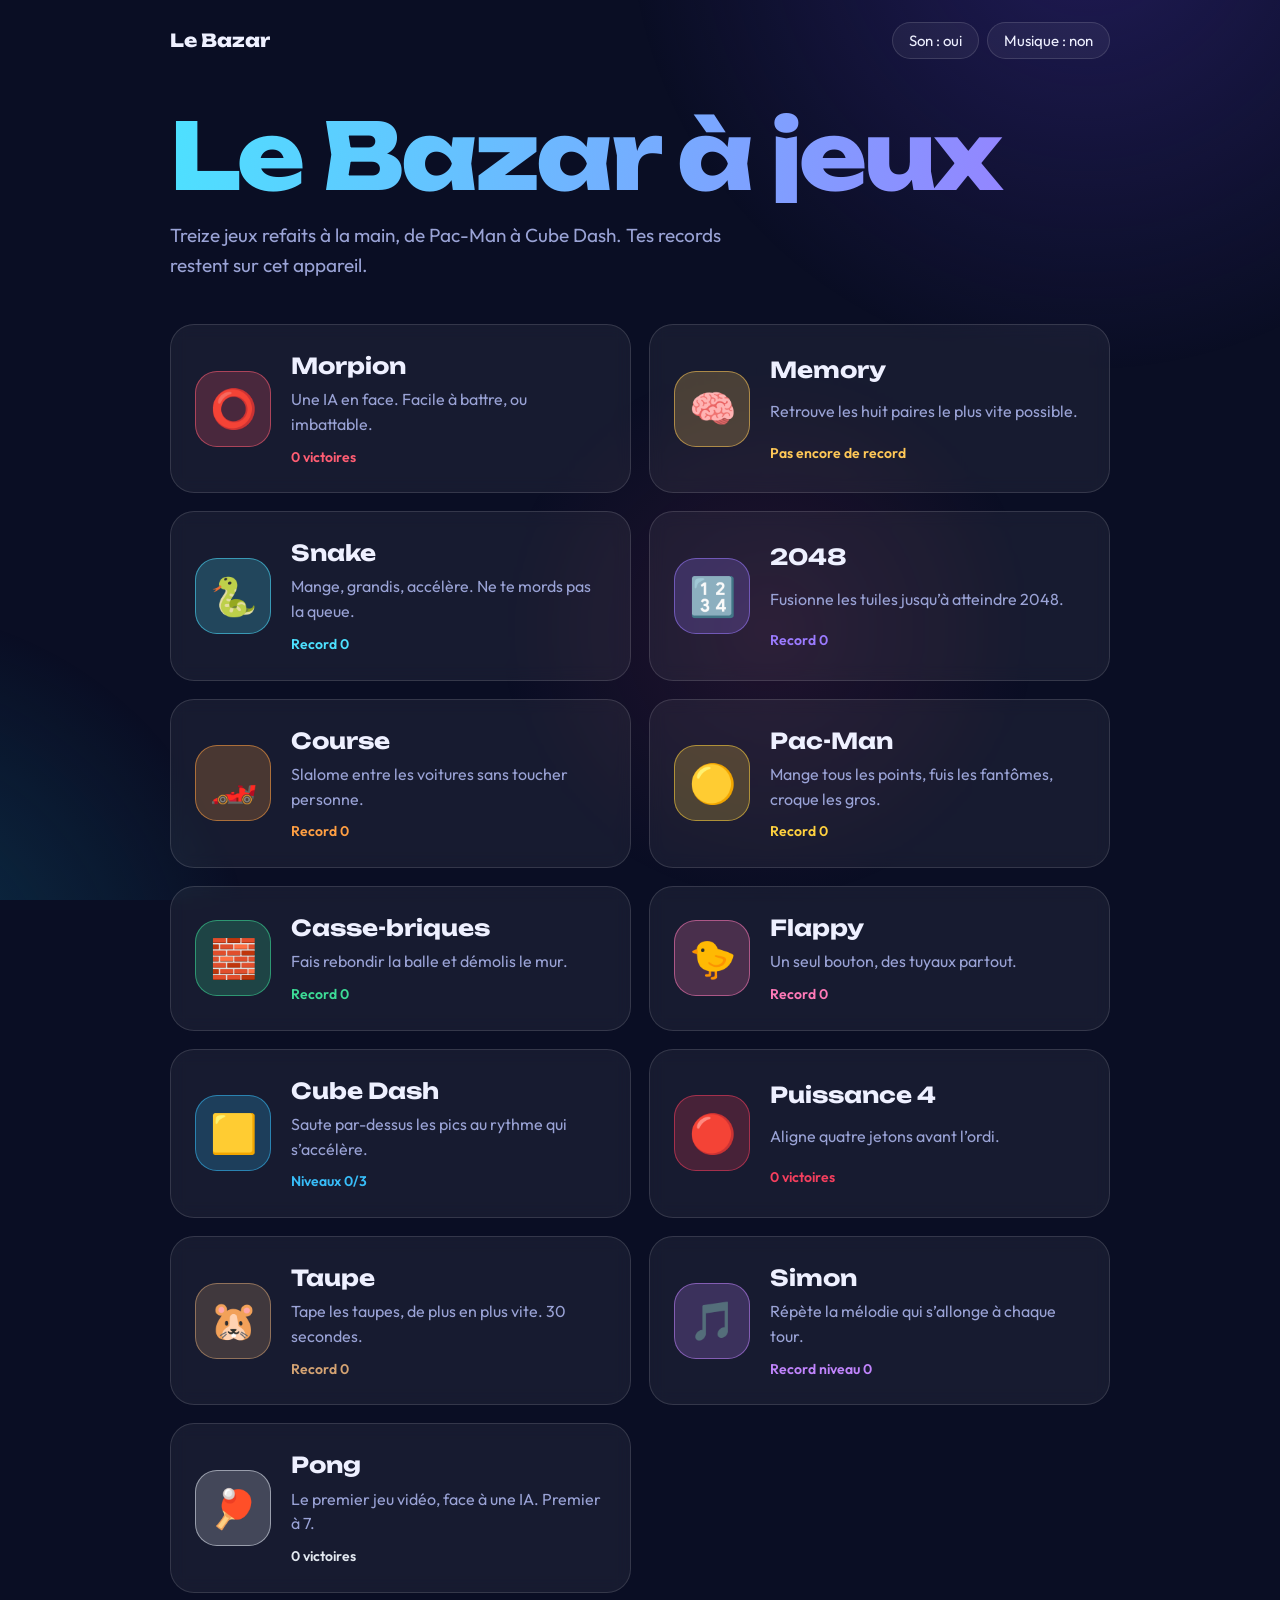
==== commit 6fbf90d4: "Add files via upload" ====
--- a/index.html
+++ b/index.html
@@ -73,6 +73,17 @@
 .simon button{aspect-ratio:1;border:0;border-radius:24px;background:color-mix(in srgb,var(--c) 42%,#0a0e24);transition:background .1s,box-shadow .1s}
 .simon .on{background:var(--c);box-shadow:0 0 40px var(--c)}
 #mus{margin-left:8px}
+@keyframes pop{from{opacity:0;transform:translateY(16px) scale(.96)}to{opacity:1;transform:none}}
+@keyframes bob{50%{transform:translateY(-6px) rotate(-5deg)}}
+@keyframes drift{to{transform:scale(1.3) rotate(5deg)}}
+.bg{animation:drift 24s ease-in-out infinite alternate}
+#home,#view{animation:pop .45s cubic-bezier(.2,.9,.3,1.1)}
+.card{animation:pop .55s cubic-bezier(.2,.9,.3,1.1) backwards;animation-delay:calc(var(--i,0)*55ms)}
+.ico{animation:bob 3.6s ease-in-out infinite;animation-delay:calc(var(--i,0)*-.45s)}
+.board button,.btn,.back{transition:transform .15s,background .2s,box-shadow .2s}
+.board button:active{transform:scale(.92)}.btn:active{transform:scale(.94)}
+canvas#cv{box-shadow:0 0 0 1px var(--line),0 14px 44px -14px var(--ac)}
+.seg button:disabled{opacity:.4;cursor:not-allowed}
 #fx{position:fixed;inset:0;pointer-events:none;z-index:9}
 @media (prefers-reduced-motion:reduce){*{animation:none!important;transition:none!important}}
 </style>
@@ -102,6 +113,10 @@
 
 <script>
 const $=s=>document.querySelector(s);
+/* Boucles de jeu synchronisées sur l'écran (pas fixe de 1/60 s) : tout setInterval(f,16) devient fluide */
+const _si=window.setInterval.bind(window),_ci=window.clearInterval.bind(window),RA={};let rid=0;
+window.setInterval=(f,t,...a)=>{if(t!=16)return _si(f,t,...a);const id='r'+(++rid);let last=performance.now(),acc=0;RA[id]=1;(function l(n){if(!RA[id])return;acc+=Math.min(100,n-last);last=n;while(acc>=16.67&&RA[id]){f();acc-=16.67}requestAnimationFrame(l)})(last);return id};
+window.clearInterval=id=>{if(typeof id=='string')delete RA[id];else _ci(id)};
 const S={get(k,d){try{const v=localStorage.getItem('bz-'+k);return v===null?d:JSON.parse(v)}catch(e){return d}},set(k,v){try{localStorage.setItem('bz-'+k,JSON.stringify(v))}catch(e){}}};
 
 /* Son */
@@ -397,6 +412,46 @@
   reset();return()=>{clearInterval(tm);off()};
 }
 
+/* ---------- Cube Dash v2 : 3 niveaux (cette version remplace la précédente) ---------- */
+function dash(el,api){
+  const W=480,H=270,G=220,LV=[
+    {n:'Néon',sp:5,c:['#2b1a6b','#0f6a8a'],a:'#4de1ff',s:'^ ^ ^^ # ^ ^^^ ## ^ # ^^ ^ ### ^^^ ^ #'},
+    {n:'Lave',sp:6,c:['#5a1030','#b8421a'],a:'#ffc857',s:'^^ ^ # ^^^ ## ^ ^^ ### ^ # ^^^ ^^ ## ^ ^^^ #'},
+    {n:'Espace',sp:7,c:['#050a30','#3b1a7a'],a:'#c084fc',s:'^^^ ^ ## ^^ ### ^ ^^^ # ^^ ^^^ ## ^ ### ^^^ ^^ # ^^^ ^ ##'}];
+  const[x,c,re]=cvs(el,W,H,'Espace, flèche haut ou touche l’écran pour sauter. Atterris sur les blocs !');
+  el.insertAdjacentHTML('afterbegin','<div class="seg" id="sg"></div>');
+  let L=0,y,vy,ob,d,end0,rot,tm,run,over,gnd,att=0,pr=0,pt=[],f=0,dying=0,P=S.get('dash-p',[0,0,0]);
+  const sg=el.querySelector('#sg'),lv=()=>LV[L],stats=()=>api.stats([['Niveau',lv().n],['Essais',att],['Meilleur',P[L]+'%']]);
+  function menu(){sg.innerHTML='';LV.forEach((l,i)=>{const b=document.createElement('button'),lock=i&&P[i-1]<100;b.textContent=lock?'🔒 '+l.n:l.n;b.disabled=!!lock;b.setAttribute('aria-pressed',i==L);b.onclick=()=>{L=i;att=0;clearInterval(tm);reset();menu()};sg.append(b)})}
+  function build(){ob=[];let wx=500;const l=lv(),gap=Math.ceil((l.sp*32+40)/30);l.s.split(' ').forEach(t=>{[...t].forEach((ch,i)=>ob.push({x:wx+i*30,t:ch=='#'}));wx+=t.length*30+gap*30});end0=wx+200}
+  function draw(m){const l=lv(),g=x.createLinearGradient(0,0,0,H);g.addColorStop(0,l.c[0]);g.addColorStop(1,l.c[1]);x.fillStyle=g;x.fillRect(0,0,W,H);
+    x.fillStyle='rgba(255,255,255,'+Math.max(0,1-(f%36)/36)*.1+')';x.fillRect(0,0,W,H);
+    x.fillStyle='rgba(255,255,255,.08)';for(let i=0;i<7;i++){const bx=((i*110-d*.25)%770+770)%770-140;x.beginPath();x.moveTo(bx,G);x.lineTo(bx+70,G-60-(i%3)*30);x.lineTo(bx+140,G);x.fill()}
+    x.fillStyle='#0a0e24';x.fillRect(0,G,W,H-G);x.fillStyle=l.a;x.fillRect(0,G,W,3);x.globalAlpha=.25;for(let i=0;i<14;i++)x.fillRect(((i*40-d)%560+560)%560-40,G+14,24,2);x.globalAlpha=1;
+    x.shadowBlur=12;x.shadowColor=l.a;
+    ob.forEach(o=>{const sx=o.x-d;if(sx<-40||sx>W+10)return;if(o.t){x.fillStyle='#10163a';x.strokeStyle=l.a;x.lineWidth=2;x.fillRect(sx,G-30,30,30);x.strokeRect(sx+1,G-29,28,28)}else{x.fillStyle='#ff5d73';x.beginPath();x.moveTo(sx,G);x.lineTo(sx+15,G-30);x.lineTo(sx+30,G);x.fill()}});
+    x.shadowBlur=0;pt.forEach(p=>{x.globalAlpha=Math.min(1,p.l/18);x.fillStyle=p.c;x.fillRect(p.x,p.y,4,4)});x.globalAlpha=1;
+    if(!dying&&!over||m&&m[0]=='N'){x.save();x.translate(85,y+15);x.rotate(rot);x.fillStyle='#ffd23f';x.fillRect(-15,-15,30,30);x.strokeStyle='#fff';x.lineWidth=2;x.strokeRect(-14,-14,28,28);x.fillStyle='#0a0e24';x.fillRect(-8,-7,6,7);x.fillRect(3,-7,6,7);x.fillRect(-8,5,17,3);x.restore()}
+    x.fillStyle='rgba(255,255,255,.2)';x.fillRect(20,12,W-40,6);x.fillStyle=l.a;x.fillRect(20,12,(W-40)*pr/100,6);x.fillStyle='#eef0ff';x.font='600 13px Outfit,sans-serif';x.textAlign='left';x.fillText(pr+'%',20,34);ov(x,W,H,m)}
+  function save(){if(pr>P[L]){P[L]=pr;S.set('dash-p',P)}stats()}
+  function die(){att++;save();dying=30;beep(140,.5,'sawtooth');for(let i=0;i<34;i++)pt.push({x:85,y:y+15,vx:(Math.random()-.5)*9,vy:(Math.random()-.5)*9,l:30,c:i%2?'#ffd23f':lv().a})}
+  function win(){clearInterval(tm);over=1;pr=100;P[L]=100;S.set('dash-p',P);menu();stats();confetti();beep(660,.15,'triangle');setTimeout(()=>beep(880,.3,'triangle'),160);draw('Niveau réussi !')}
+  function step(){f++;pt.forEach(p=>{p.x+=p.vx;p.y+=p.vy;p.l--});pt=pt.filter(p=>p.l>0);
+    if(dying){dying--;if(dying)draw();else{clearInterval(tm);over=1;draw('Crash · '+pr+'% — touche pour rejouer')}return}
+    const l=lv(),py=y;vy+=.85;y+=vy;gnd=0;if(y>=G-30){y=G-30;vy=0;gnd=1}d+=l.sp;let dead=0;
+    for(const o of ob){const sx=o.x-d;if(sx>110||sx<40)continue;
+      if(o.t){const top=G-30;if(100>sx+2&&70<sx+28){if(py+30<=top+2&&y+30>=top&&vy>=0){y=top-30;vy=0;gnd=1}else if(y+30>top+3)dead=1}}
+      else if(96>sx+7&&74<sx+23&&y+26>G-22)dead=1}
+    if(gnd)rot=Math.round(rot/1.5708)*1.5708;else rot+=.12;
+    pr=Math.min(100,d/end0*100|0);if(f%2==0)pt.push({x:85,y:y+28,vx:-l.sp*.5,vy:(Math.random()-.5)*1.5,l:18,c:l.a});
+    if(dead){die();return}if(d>=end0){win();return}draw()}
+  function reset(){build();y=G-30;vy=0;d=0;rot=0;pt=[];run=over=dying=0;gnd=1;pr=0;stats();draw('Niveau '+(L+1)+' · '+lv().n+' — touche pour sauter')}
+  const jump=()=>{if(dying)return;if(over)reset();if(!run){run=1;tm=setInterval(step,16)}if(gnd){vy=-13.5;gnd=0;beep(520,.07,'square',.03)}};
+  const kd=e=>{if(e.key==' '||e.key=='ArrowUp'){e.preventDefault();jump()}};
+  addEventListener('keydown',kd);c.onpointerdown=jump;re.onclick=()=>{clearInterval(tm);reset();jump()};menu();reset();
+  return()=>{clearInterval(tm);removeEventListener('keydown',kd)};
+}
+
 /* ---------- Menu & navigation ---------- */
 const GAMES=[
  {id:'morpion',t:'Morpion',e:'⭕',c:'#ff5d73',d:"Une IA en face. Facile à battre, ou imbattable.",f:ttt,best:()=>S.get('ttt-sc',{w:0}).w+' victoires'},
@@ -407,7 +462,7 @@
  {id:'pacman',t:'Pac-Man',e:'🟡',c:'#ffd23f',d:'Mange tous les points, fuis les fantômes, croque les gros.',f:pac,best:()=>'Record '+S.get('pac-best',0)},
  {id:'casse',t:'Casse-briques',e:'🧱',c:'#3ddc97',d:'Fais rebondir la balle et démolis le mur.',f:brk,best:()=>'Record '+S.get('brk-best',0)},
  {id:'flappy',t:'Flappy',e:'🐤',c:'#ff7ab8',d:'Un seul bouton, des tuyaux partout.',f:flappy,best:()=>'Record '+S.get('flap-best',0)},
- {id:'cube',t:'Cube Dash',e:'🟨',c:'#38bdf8',d:'Saute par-dessus les pics au rythme qui s’accélère.',f:dash,best:()=>'Record '+S.get('dash-best',0)},
+ {id:'cube',t:'Cube Dash',e:'🟨',c:'#38bdf8',d:'Saute par-dessus les pics au rythme qui s’accélère.',f:dash,best:()=>'Niveaux '+S.get('dash-p',[0,0,0]).filter(v=>v>=100).length+'/3'},
  {id:'puissance4',t:'Puissance 4',e:'🔴',c:'#f43f5e',d:'Aligne quatre jetons avant l’ordi.',f:p4,best:()=>S.get('p4-sc',{w:0}).w+' victoires'},
  {id:'taupe',t:'Taupe',e:'🐹',c:'#d4a373',d:'Tape les taupes, de plus en plus vite. 30 secondes.',f:taupe,best:()=>'Record '+S.get('mole-best',0)},
  {id:'simon',t:'Simon',e:'🎵',c:'#c084fc',d:'Répète la mélodie qui s’allonge à chaque tour.',f:simon,best:()=>'Record niveau '+S.get('simon-best',0)},
@@ -417,7 +472,7 @@
 function route(){
   const g=GAMES.find(x=>x.id==location.hash.slice(1));
   if(clean)clean();clean=null;$('#home').hidden=!!g;$('#view').hidden=!g;
-  if(!g){document.title='Le Bazar à jeux';$('#cards').innerHTML=GAMES.map(g=>'<a class="card" href="#'+g.id+'" style="--ac:'+g.c+'"><span class="ico">'+g.e+'</span><h3>'+g.t+'</h3><p>'+g.d+'</p><span class="best">'+g.best()+'</span></a>').join('');return}
+  if(!g){document.title='Le Bazar à jeux';$('#cards').innerHTML=GAMES.map(g=>'<a class="card" href="#'+g.id+'" style="--ac:'+g.c+'"><span class="ico">'+g.e+'</span><h3>'+g.t+'</h3><p>'+g.d+'</p><span class="best">'+g.best()+'</span></a>').join('');document.querySelectorAll('.card').forEach((c,i)=>c.style.setProperty('--i',i));return}
   document.title=g.t+' · Le Bazar';$('#vt').textContent=g.t;$('#view').style.setProperty('--ac',g.c);
   const st=$('#stage');st.innerHTML='';
   clean=g.f(st,{stats:a=>{$('#stats').innerHTML=a.map(([k,v])=>'<div class="chip"><b>'+v+'</b>'+k+'</div>').join('')}})||null;scrollTo(0,0);
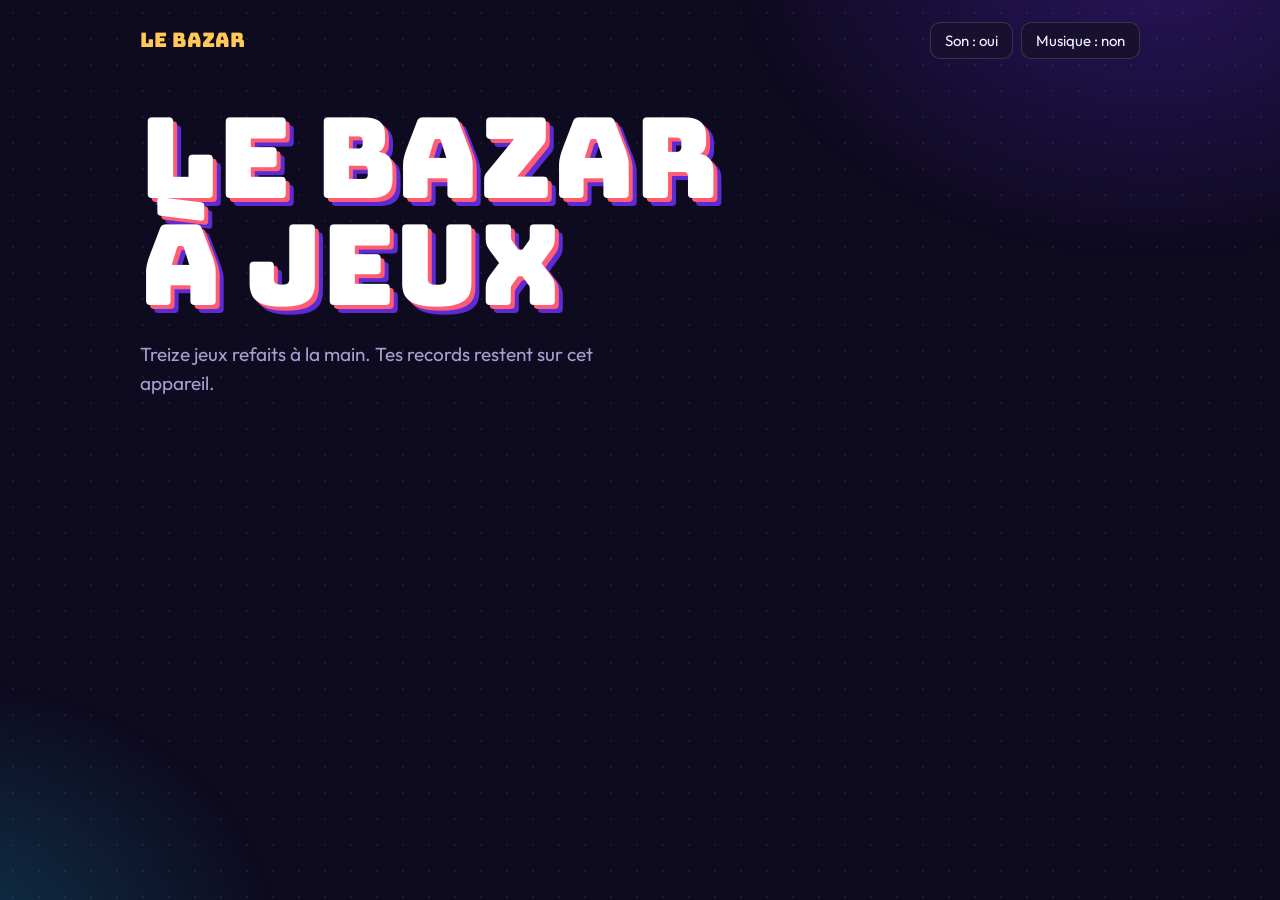
==== commit 49229943: "Add files via upload" ====
--- a/index.html
+++ b/index.html
@@ -2,484 +2,38 @@
 <html lang="fr">
 <head>
 <meta charset="utf-8">
-<meta name="viewport" content="width=device-width,initial-scale=1">
+<meta name="viewport" content="width=device-width,initial-scale=1,viewport-fit=cover">
 <title>Le Bazar à jeux</title>
 <link rel="preconnect" href="https://fonts.googleapis.com">
-<link href="https://fonts.googleapis.com/css2?family=Outfit:wght@400;600&family=Unbounded:wght@600;800&display=swap" rel="stylesheet">
-<style>
-:root{--bg:#0a0e24;--tx:#eef0ff;--mut:#9aa3d6;--line:rgba(255,255,255,.13);--glass:rgba(255,255,255,.055);--ac:#4de1ff}
-*{box-sizing:border-box}
-body{margin:0;min-height:100vh;background:var(--bg);color:var(--tx);font:400 17px/1.55 Outfit,system-ui,sans-serif;overflow-x:hidden}
-.bg{position:fixed;inset:0;z-index:-1;background:radial-gradient(60vmax 60vmax at 85% -10%,#3a2a8f77,transparent 60%),radial-gradient(50vmax 50vmax at -10% 110%,#0f6a8a66,transparent 60%),radial-gradient(35vmax 35vmax at 60% 70%,#8a2a5a2e,transparent 60%)}
-h1,h2,h3,.logo{font-family:Unbounded,system-ui,sans-serif;margin:0}
-a{color:inherit;text-decoration:none}
-button{font:inherit;color:inherit;cursor:pointer}
-:focus-visible{outline:3px solid var(--ac);outline-offset:3px;border-radius:12px}
-header{display:flex;justify-content:space-between;align-items:center;max-width:980px;margin:0 auto;padding:22px 20px}
-.logo{font-weight:800;font-size:18px}
-#snd,#mus{background:var(--glass);border:1px solid var(--line);border-radius:99px;padding:6px 16px;font-size:15px}
-main{max-width:980px;margin:0 auto;padding:0 20px 64px}
-h1{font-weight:800;font-size:clamp(40px,9vw,92px);line-height:1.02;letter-spacing:-.03em;margin:28px 0 18px;background:linear-gradient(100deg,#4de1ff,#9b7bff 40%,#ff5d73 70%,#ffc857);background-size:250% 100%;-webkit-background-clip:text;background-clip:text;color:transparent;animation:sh 9s ease-in-out infinite alternate}
-@keyframes sh{to{background-position:100% 0}}
-.lead{max-width:46ch;color:var(--mut);font-size:19px;margin:0 0 44px}
-.cards{display:grid;grid-template-columns:repeat(auto-fit,minmax(min(100%,420px),1fr));gap:18px}
-.card{position:relative;overflow:hidden;display:grid;grid-template-columns:auto 1fr;gap:4px 20px;align-items:center;padding:24px;background:var(--glass);border:1px solid var(--line);border-radius:24px;transition:transform .25s,border-color .25s;backdrop-filter:blur(8px)}
-.card::before{content:"";position:absolute;inset:0;background:radial-gradient(240px at var(--mx,50%) var(--my,0),color-mix(in srgb,var(--ac) 32%,transparent),transparent);opacity:0;transition:opacity .3s}
-.card:hover{transform:translateY(-4px);border-color:var(--ac)}
-.card:hover::before{opacity:1}
-.card>*{position:relative}
-.ico{grid-row:span 3;display:grid;place-items:center;width:76px;height:76px;border-radius:22px;font-size:38px;background:color-mix(in srgb,var(--ac) 22%,transparent);border:1px solid color-mix(in srgb,var(--ac) 55%,transparent)}
-.card h3{font-size:22px}
-.card p{margin:0;color:var(--mut);font-size:16px}
-.best{justify-self:start;margin-top:6px;font-size:14px;font-weight:600;color:var(--ac)}
-.bar{display:flex;flex-wrap:wrap;align-items:center;gap:14px 20px;margin:8px 0 26px}
-.back{background:var(--glass);border:1px solid var(--line);border-radius:99px;padding:8px 18px;font-weight:600}
-.back:hover{border-color:var(--ac)}
-#vt{font-size:clamp(24px,5vw,36px);color:var(--ac);flex:1}
-#stats{display:flex;gap:10px;flex-wrap:wrap}
-.chip{min-width:84px;padding:8px 14px;background:var(--glass);border:1px solid var(--line);border-radius:14px;font-size:13px;color:var(--mut);line-height:1.25}
-.chip b{display:block;font:600 20px Unbounded,sans-serif;color:var(--tx)}
-#stage{max-width:480px;margin:0 auto;padding:20px;background:var(--glass);border:1px solid var(--line);border-radius:28px;backdrop-filter:blur(10px);box-shadow:0 30px 80px -30px color-mix(in srgb,var(--ac) 45%,transparent)}
-.row{display:flex;justify-content:center;margin-top:18px}
-.btn{background:var(--ac);color:#0a0e24;border:0;border-radius:99px;padding:11px 28px;font-weight:600;transition:transform .15s}
-.btn:hover{transform:scale(1.05)}
-.msg{min-height:28px;margin:0 0 14px;text-align:center;font-weight:600}
-.hint{text-align:center;color:var(--mut);font-size:14px;margin:14px 0 0}
-.seg{display:flex;gap:4px;padding:4px;margin:0 auto 16px;width:max-content;background:rgba(0,0,0,.25);border-radius:99px}
-.seg button{background:none;border:0;border-radius:99px;padding:6px 18px;color:var(--mut);font-weight:600}
-.seg button[aria-pressed=true]{background:var(--ac);color:#0a0e24}
-.board{display:grid;gap:10px;touch-action:none}
-.ttt{grid-template-columns:repeat(3,1fr)}
-.ttt button{aspect-ratio:1;background:rgba(0,0,0,.22);border:1px solid var(--line);border-radius:18px;font:800 clamp(34px,11vw,56px) Unbounded,sans-serif;transition:background .2s}
-.ttt button:hover:empty{background:rgba(255,255,255,.1)}
-.ttt .x{color:#ff5d73}.ttt .o{color:#4de1ff}
-.ttt .win{background:rgba(255,200,87,.22);box-shadow:0 0 28px #ffc85755}
-.mem{grid-template-columns:repeat(4,1fr)}
-.mc{aspect-ratio:1;padding:0;background:none;border:0;perspective:600px}
-.in{position:relative;display:block;width:100%;height:100%;transform-style:preserve-3d;transition:transform .45s}
-.up .in{transform:rotateY(180deg)}
-.fr,.bk{position:absolute;inset:0;display:grid;place-items:center;border-radius:16px;backface-visibility:hidden;border:1px solid var(--line)}
-.fr{background:repeating-linear-gradient(45deg,rgba(255,200,87,.2) 0 6px,rgba(255,200,87,.07) 6px 12px)}
-.bk{transform:rotateY(180deg);background:#1a2150;font-size:clamp(26px,8vw,40px)}
-canvas#cv{display:block;width:100%;aspect-ratio:1;border-radius:16px;touch-action:none}
-.b2048{display:grid;grid-template-columns:repeat(4,1fr);gap:8px;touch-action:none}
-.t{aspect-ratio:1;display:grid;place-items:center;border-radius:14px;background:rgba(0,0,0,.25);font:800 1.9rem Unbounded,sans-serif;color:#0a0e24}
-.p4{grid-template-columns:repeat(7,1fr);gap:6px;background:#2a3a9a;padding:8px;border-radius:16px}
-.p4 button{aspect-ratio:1;border-radius:50%;border:0;background:#0a0e24;padding:0}
-.p4 .R{background:#ff5d73}.p4 .Y{background:#ffc857}
-.moles{grid-template-columns:repeat(3,1fr)}
-.moles button{aspect-ratio:1;border-radius:50%;border:0;background:radial-gradient(#3a2a1a 55%,#1a1210);font-size:clamp(34px,11vw,56px);padding:0}
-.simon{grid-template-columns:1fr 1fr}
-.simon button{aspect-ratio:1;border:0;border-radius:24px;background:color-mix(in srgb,var(--c) 42%,#0a0e24);transition:background .1s,box-shadow .1s}
-.simon .on{background:var(--c);box-shadow:0 0 40px var(--c)}
-#mus{margin-left:8px}
-@keyframes pop{from{opacity:0;transform:translateY(16px) scale(.96)}to{opacity:1;transform:none}}
-@keyframes bob{50%{transform:translateY(-6px) rotate(-5deg)}}
-@keyframes drift{to{transform:scale(1.3) rotate(5deg)}}
-.bg{animation:drift 24s ease-in-out infinite alternate}
-#home,#view{animation:pop .45s cubic-bezier(.2,.9,.3,1.1)}
-.card{animation:pop .55s cubic-bezier(.2,.9,.3,1.1) backwards;animation-delay:calc(var(--i,0)*55ms)}
-.ico{animation:bob 3.6s ease-in-out infinite;animation-delay:calc(var(--i,0)*-.45s)}
-.board button,.btn,.back{transition:transform .15s,background .2s,box-shadow .2s}
-.board button:active{transform:scale(.92)}.btn:active{transform:scale(.94)}
-canvas#cv{box-shadow:0 0 0 1px var(--line),0 14px 44px -14px var(--ac)}
-.seg button:disabled{opacity:.4;cursor:not-allowed}
-#fx{position:fixed;inset:0;pointer-events:none;z-index:9}
-@media (prefers-reduced-motion:reduce){*{animation:none!important;transition:none!important}}
-</style>
+<link href="https://fonts.googleapis.com/css2?family=Bungee&family=Outfit:wght@400;600&display=swap" rel="stylesheet">
+<link rel="stylesheet" href="css/style.css">
 </head>
 <body>
-<div class="bg"></div>
 <header>
   <a class="logo" href="#">Le Bazar</a>
   <span><button id="snd" aria-pressed="true">Son : oui</button><button id="mus" aria-pressed="false">Musique : non</button></span>
 </header>
 <main>
   <section id="home">
-    <h1>Le Bazar à jeux</h1>
-    <p class="lead">Treize jeux refaits à la main, de Pac-Man à Cube Dash. Tes records restent sur cet appareil.</p>
+    <h1>Le Bazar<br>à jeux</h1>
+    <p class="lead">Treize jeux refaits à la main. Tes records restent sur cet appareil.</p>
     <div class="cards" id="cards"></div>
   </section>
   <section id="view" hidden>
     <div class="bar">
       <a class="back" href="#">← Menu</a>
       <h2 id="vt"></h2>
+      <button class="back" id="fs" aria-label="Plein écran">⛶ Plein écran</button>
+    </div>
+    <div id="frame">
+      <button id="fsx" aria-label="Quitter le plein écran">✕</button>
       <div id="stats"></div>
+      <div id="stage"></div>
+      <div id="ld" hidden></div>
     </div>
-    <div id="stage"></div>
   </section>
 </main>
 <canvas id="fx"></canvas>
-
-<script>
-const $=s=>document.querySelector(s);
-/* Boucles de jeu synchronisées sur l'écran (pas fixe de 1/60 s) : tout setInterval(f,16) devient fluide */
-const _si=window.setInterval.bind(window),_ci=window.clearInterval.bind(window),RA={};let rid=0;
-window.setInterval=(f,t,...a)=>{if(t!=16)return _si(f,t,...a);const id='r'+(++rid);let last=performance.now(),acc=0;RA[id]=1;(function l(n){if(!RA[id])return;acc+=Math.min(100,n-last);last=n;while(acc>=16.67&&RA[id]){f();acc-=16.67}requestAnimationFrame(l)})(last);return id};
-window.clearInterval=id=>{if(typeof id=='string')delete RA[id];else _ci(id)};
-const S={get(k,d){try{const v=localStorage.getItem('bz-'+k);return v===null?d:JSON.parse(v)}catch(e){return d}},set(k,v){try{localStorage.setItem('bz-'+k,JSON.stringify(v))}catch(e){}}};
-
-/* Son */
-let AC,snd=S.get('snd',true);
-function beep(f=440,d=.08,type='sine',v=.05){if(!snd)return;try{AC=AC||new(window.AudioContext||webkitAudioContext)();const o=AC.createOscillator(),g=AC.createGain();o.type=type;if(AC.state=='suspended')AC.resume();o.frequency.setValueAtTime(f,AC.currentTime);o.frequency.exponentialRampToValueAtTime(f*(type=='sawtooth'?.5:type=='triangle'?1.3:1),AC.currentTime+d);g.gain.setValueAtTime(v,AC.currentTime);g.gain.exponentialRampToValueAtTime(.0001,AC.currentTime+d);o.connect(g).connect(AC.destination);o.start();o.stop(AC.currentTime+d)}catch(e){}}
-function sndUI(){const b=$('#snd');b.textContent='Son : '+(snd?'oui':'non');b.setAttribute('aria-pressed',snd)}
-$('#snd').onclick=()=>{snd=!snd;S.set('snd',snd);sndUI();beep(600)};sndUI();
-let music=S.get('mus',false),mi=0,mt;
-const PAT=[0,3,7,10,12,10,7,3,0,5,8,12,15,12,8,5];
-function musUI(){const b=$('#mus');b.textContent='Musique : '+(music?'oui':'non');b.setAttribute('aria-pressed',music)}
-function musLoop(){clearInterval(mt);if(music)mt=setInterval(()=>{if(snd)beep(196*2**(PAT[mi++%16]/12),.2,'triangle',.014)},240)}
-$('#mus').onclick=()=>{music=!music;S.set('mus',music);musUI();musLoop()};musUI();musLoop();
-
-/* Confettis */
-const fx=$('#fx'),fc=fx.getContext('2d');let ps=[];
-function confetti(){fx.width=innerWidth;fx.height=innerHeight;const run=ps.length>0;for(let i=0;i<130;i++)ps.push({x:fx.width/2,y:fx.height*.4,vx:(Math.random()-.5)*15,vy:-Math.random()*15-3,c:['#ff5d73','#ffc857','#4de1ff','#9b7bff'][i%4],r:Math.random()*7+4,l:100});if(!run)loop()}
-function loop(){fc.clearRect(0,0,fx.width,fx.height);ps=ps.filter(p=>p.l-->0);ps.forEach(p=>{p.x+=p.vx;p.y+=p.vy;p.vy+=.35;fc.globalAlpha=Math.min(1,p.l/30);fc.fillStyle=p.c;fc.fillRect(p.x,p.y,p.r,p.r*.6)});if(ps.length)requestAnimationFrame(loop);else fc.clearRect(0,0,fx.width,fx.height)}
-
-/* Gestes (glisser) */
-function swipe(el,fn){let sx,sy;el.addEventListener('touchstart',e=>{sx=e.touches[0].clientX;sy=e.touches[0].clientY},{passive:true});el.addEventListener('touchend',e=>{const dx=e.changedTouches[0].clientX-sx,dy=e.changedTouches[0].clientY-sy;if(Math.max(Math.abs(dx),Math.abs(dy))<24)return;fn(Math.abs(dx)>Math.abs(dy)?[dx>0?1:-1,0]:[0,dy>0?1:-1])},{passive:true})}
-
-/* ---------- Morpion ---------- */
-const WL=[[0,1,2],[3,4,5],[6,7,8],[0,3,6],[1,4,7],[2,5,8],[0,4,8],[2,4,6]];
-function wn(b){for(const l of WL)if(b[l[0]]&&b[l[0]]==b[l[1]]&&b[l[0]]==b[l[2]])return{p:b[l[0]],l};return b.includes('')?null:{p:'=',l:[]}}
-function mm(b,p){const r=wn(b);if(r)return r.p=='O'?1:r.p=='X'?-1:0;let best=p=='O'?-2:2;for(let i=0;i<9;i++)if(!b[i]){b[i]=p;const s=mm(b,p=='O'?'X':'O');b[i]='';best=p=='O'?Math.max(best,s):Math.min(best,s)}return best}
-function ai(b,mode){const f=[...b.keys()].filter(i=>!b[i]);if(mode=='easy'&&Math.random()<.6)return f[Math.random()*f.length|0];let bs=-2,mv=[];for(const i of f){b[i]='O';const s=mm(b,'X');b[i]='';if(s>bs){bs=s;mv=[i]}else if(s==bs)mv.push(i)}return mv[Math.random()*mv.length|0]}
-function ttt(el,api){
-  let B,over,mode=S.get('ttt-mode','hard'),sc=S.get('ttt-sc',{w:0,d:0,l:0});
-  el.innerHTML='<div class="seg"><button data-m="easy">Facile</button><button data-m="hard">Imbattable</button></div><p class="msg" id="m" aria-live="polite"></p><div class="board ttt" id="b"></div><div class="row"><button class="btn" id="re">Rejouer</button></div>';
-  const b=el.querySelector('#b'),m=el.querySelector('#m'),sg=el.querySelectorAll('.seg button');
-  const stats=()=>api.stats([['Victoires',sc.w],['Nuls',sc.d],['Défaites',sc.l]]);
-  function draw(r){b.innerHTML='';B.forEach((v,i)=>{const c=document.createElement('button');c.textContent=v;c.className=v.toLowerCase()+(r&&r.l.includes(i)?' win':'');c.setAttribute('aria-label','Case '+(i+1)+(v?', '+v:''));c.onclick=()=>play(i);b.append(c)})}
-  function fin(){const r=wn(B);if(!r)return 0;over=1;if(r.p=='X'){sc.w++;m.textContent='Bien joué, tu as gagné !';confetti();beep(880,.3,'triangle')}else if(r.p=='O'){sc.l++;m.textContent="L'ordi gagne cette manche.";beep(180,.3,'sawtooth')}else{sc.d++;m.textContent='Égalité.'}S.set('ttt-sc',sc);stats();draw(r);return 1}
-  function play(i){if(over||B[i])return;B[i]='X';beep(520,.06);if(!fin()){B[ai(B,mode)]='O';beep(380,.06);if(!fin())draw()}}
-  function reset(){B=Array(9).fill('');over=0;m.textContent='À toi, tu joues les X.';sg.forEach(s=>s.setAttribute('aria-pressed',s.dataset.m==mode));draw();stats()}
-  sg.forEach(s=>s.onclick=()=>{mode=s.dataset.m;S.set('ttt-mode',mode);reset()});
-  el.querySelector('#re').onclick=reset;reset();
-}
-
-/* ---------- Memory ---------- */
-function mem(el,api){
-  const E=['🐙','🍕','🚀','🎸','🦊','🌵','🍩','👾'];let first,lock,mv,fd,t,tm,best=S.get('mem-best',null);
-  const fmt=s=>Math.floor(s/60)+':'+String(s%60).padStart(2,'0');
-  el.innerHTML='<div class="board mem" id="b"></div><div class="row"><button class="btn" id="re">Rejouer</button></div>';
-  const b=el.querySelector('#b'),st=()=>api.stats([['Coups',mv],['Temps',fmt(t)],['Record',best?fmt(best):'–']]);
-  function init(){clearInterval(tm);tm=null;first=null;lock=0;mv=0;fd=0;t=0;b.innerHTML='';[...E,...E].sort(()=>Math.random()-.5).forEach(v=>{const c=document.createElement('button');c.className='mc';c.setAttribute('aria-label','Carte');c.innerHTML='<span class="in"><span class="fr"></span><span class="bk">'+v+'</span></span>';c.onclick=()=>flip(c,v);b.append(c)});st()}
-  function flip(c,v){if(lock||c.classList.contains('up'))return;if(!tm)tm=setInterval(()=>{t++;st()},1000);c.classList.add('up');beep(520,.06);if(!first){first=[c,v];return}mv++;const[a,av]=first;first=null;
-    if(av==v){fd++;beep(780,.12,'triangle');if(fd==8){clearInterval(tm);if(!best||t<best){best=t;S.set('mem-best',t)}confetti();beep(988,.3,'triangle')}}
-    else{lock=1;setTimeout(()=>{a.classList.remove('up');c.classList.remove('up');lock=0},750)}st()}
-  el.querySelector('#re').onclick=init;init();
-  return()=>clearInterval(tm);
-}
-
-/* ---------- Snake ---------- */
-function snake(el,api){
-  const N=20,Z=22,W=N*Z;let sn,dir={x:1,y:0},nd=dir,food,sc=0,best=S.get('snake-best',0),st='idle',to;
-  el.innerHTML='<canvas id="cv" width="'+W+'" height="'+W+'"></canvas><div class="row"><button class="btn" id="re">Jouer</button></div><p class="hint">Flèches, ZQSD ou glisse le doigt sur la grille.</p>';
-  const x=el.querySelector('#cv').getContext('2d'),stats=()=>api.stats([['Score',sc],['Record',best]]);
-  function put(){do food={x:Math.random()*N|0,y:Math.random()*N|0};while(sn.some(p=>p.x==food.x&&p.y==food.y))}
-  function draw(msg){
-    for(let i=0;i<N;i++)for(let j=0;j<N;j++){x.fillStyle=(i+j)%2?'#0f1637':'#121a43';x.fillRect(i*Z,j*Z,Z,Z)}
-    x.shadowBlur=14;x.shadowColor='#ff5d73';x.fillStyle='#ff5d73';x.beginPath();x.arc(food.x*Z+Z/2,food.y*Z+Z/2,Z/2-4,0,7);x.fill();x.shadowBlur=0;
-    sn.forEach((p,i)=>{x.fillStyle='hsl('+(190+i*4)%360+' 90% '+(64-Math.min(i,20)*.8)+'%)';x.beginPath();x.roundRect(p.x*Z+1,p.y*Z+1,Z-2,Z-2,i?6:10);x.fill()});
-    if(msg){x.fillStyle='rgba(10,14,36,.75)';x.fillRect(0,0,W,W);x.fillStyle='#eef0ff';x.textAlign='center';x.font='600 22px Outfit,sans-serif';x.fillText(msg,W/2,W/2)}}
-  function reset(){clearTimeout(to);sn=[{x:9,y:10},{x:8,y:10},{x:7,y:10}];dir=nd={x:1,y:0};sc=0;st='idle';put();stats();draw('Appuie sur une direction')}
-  function tick(){dir=nd;const h={x:sn[0].x+dir.x,y:sn[0].y+dir.y};
-    if(h.x<0||h.y<0||h.x>=N||h.y>=N||sn.some(p=>p.x==h.x&&p.y==h.y)){st='over';if(sc>best){best=sc;S.set('snake-best',best)}stats();beep(150,.4,'sawtooth');draw('Perdu · '+sc+' pts');return}
-    sn.unshift(h);if(h.x==food.x&&h.y==food.y){sc++;put();beep(700+sc*15,.07,'triangle');stats()}else sn.pop();
-    draw();to=setTimeout(tick,Math.max(65,135-sc*3))}
-  function turn(dx,dy){if(st=='over'||(dx==-dir.x&&dy==-dir.y))return;nd={x:dx,y:dy};if(st=='idle'){st='run';tick()}}
-  const K={ArrowUp:[0,-1],ArrowDown:[0,1],ArrowLeft:[-1,0],ArrowRight:[1,0],z:[0,-1],s:[0,1],q:[-1,0],d:[1,0]};
-  const kd=e=>{const k=K[e.key];if(k){e.preventDefault();turn(...k)}};
-  addEventListener('keydown',kd);swipe(el.querySelector('#cv'),k=>turn(...k));
-  el.querySelector('#re').onclick=()=>{reset();turn(1,0)};reset();
-  return()=>{clearTimeout(to);removeEventListener('keydown',kd)};
-}
-
-/* ---------- 2048 ---------- */
-function g2048(el,api){
-  let g,sc,won,over,best=S.get('2048-best',0);
-  el.innerHTML='<div class="b2048" id="b"></div><p class="msg hint" id="m" aria-live="polite">Flèches ou glisse le doigt pour fusionner les tuiles.</p><div class="row"><button class="btn" id="re">Rejouer</button></div>';
-  const b=el.querySelector('#b'),m=el.querySelector('#m');
-  const stuck=()=>!g.includes(0)&&!g.some((v,i)=>(i%4<3&&v==g[i+1])||(i<12&&v==g[i+4]));
-  function add(){const e=[];g.forEach((v,i)=>v||e.push(i));if(e.length)g[e[Math.random()*e.length|0]]=Math.random()<.9?2:4}
-  function render(){b.innerHTML=g.map(v=>'<div class="t"'+(v?' style="background:hsl('+(200+(Math.log2(v)-1)*34)%360+' 78% 62%);font-size:'+(v>999?'1.05':v>99?'1.45':'1.9')+'rem"':'')+'>'+(v||'')+'</div>').join('');api.stats([['Score',sc],['Record',best]])}
-  function line(a){const r=a.filter(Boolean);for(let i=0;i<r.length-1;i++)if(r[i]==r[i+1]){r[i]*=2;sc+=r[i];r.splice(i+1,1)}while(r.length<4)r.push(0);return r}
-  function move(d){if(over)return;const old=g.join();
-    for(let k=0;k<4;k++){const idx=[0,1,2,3].map(j=>d==0?k*4+j:d==2?k*4+3-j:d==1?j*4+k:(3-j)*4+k);const r=line(idx.map(i=>g[i]));idx.forEach((i,j)=>g[i]=r[j])}
-    if(g.join()==old)return;add();beep(300+Math.min(sc,1500)/3,.05,'triangle');
-    if(sc>best){best=sc;S.set('2048-best',best)}
-    if(!won&&g.includes(2048)){won=1;m.textContent='2048 ! Bravo, tu peux continuer.';confetti();beep(988,.3,'triangle')}
-    if(stuck()){over=1;m.textContent='Plus aucun coup possible. Score : '+sc;beep(150,.4,'sawtooth')}
-    render()}
-  function init(){g=Array(16).fill(0);sc=0;won=over=0;add();add();m.textContent='Flèches ou glisse le doigt pour fusionner les tuiles.';render()}
-  const K={ArrowLeft:0,ArrowUp:1,ArrowRight:2,ArrowDown:3,q:0,z:1,d:2,s:3};
-  const kd=e=>{if(e.key in K){e.preventDefault();move(K[e.key])}};
-  addEventListener('keydown',kd);swipe(el,([x,y])=>move(x?(x<0?0:2):(y<0?1:3)));
-  el.querySelector('#re').onclick=init;init();
-  return()=>removeEventListener('keydown',kd);
-}
-
-/* ---------- Outils pour les jeux canvas ---------- */
-function cvs(el,w,h,hint){el.innerHTML='<canvas id="cv" width="'+w+'" height="'+h+'" style="aspect-ratio:'+w+'/'+h+'"></canvas><div class="row"><button class="btn" id="re">Jouer</button></div><p class="hint">'+hint+'</p>';const c=el.querySelector('#cv');return[c.getContext('2d'),c,el.querySelector('#re')]}
-function ov(x,w,h,m){if(!m)return;x.fillStyle='rgba(10,14,36,.75)';x.fillRect(0,0,w,h);x.fillStyle='#eef0ff';x.textAlign='center';x.font='600 22px Outfit,sans-serif';x.fillText(m,w/2,h/2)}
-function keys(){const k={},d=e=>{k[e.key]=1;if(e.key.startsWith('Arrow')||e.key==' ')e.preventDefault()},u=e=>k[e.key]=0;addEventListener('keydown',d);addEventListener('keyup',u);return[k,()=>{removeEventListener('keydown',d);removeEventListener('keyup',u)}]}
-
-/* ---------- Course ---------- */
-function course(el,api){
-  const[x,c,re]=cvs(el,300,480,'← → ou touche la moitié gauche / droite de la route.');
-  const[k,off]=keys();let car,en,sp,dist,sc,so,tm,tl=0,tr=0,best=S.get('car-best',0);
-  const stats=()=>api.stats([['Score',sc],['Record',best]]);
-  const veh=(px,py,col)=>{x.fillStyle=col;x.beginPath();x.roundRect(px,py,30,54,9);x.fill();x.fillStyle='rgba(255,255,255,.6)';x.fillRect(px+5,py+13,20,11);x.fillStyle='rgba(0,0,0,.25)';x.fillRect(px+5,py+36,20,8)};
-  function draw(m){x.fillStyle='#0c1236';x.fillRect(0,0,300,480);x.fillStyle='#1a2150';x.fillRect(30,0,240,480);x.fillStyle='#ffc857';x.fillRect(28,0,4,480);x.fillRect(268,0,4,480);x.fillStyle='rgba(238,240,255,.7)';for(let i=-1;i<13;i++)x.fillRect(148,i*40+so,4,22);en.forEach(e=>veh(e.x,e.y,e.c));veh(car.x,400,'#ff5d73');ov(x,300,480,m)}
-  function end(){clearInterval(tm);if(sc>best){best=sc;S.set('car-best',best)}stats();beep(120,.5,'sawtooth');draw('Crash · '+sc+' pts')}
-  function step(){if(k.ArrowLeft||k.q||tl)car.x-=5;if(k.ArrowRight||k.d||tr)car.x+=5;car.x=Math.max(32,Math.min(238,car.x));
-    sp=Math.min(11,sp+.004);dist+=sp;sc=dist/60|0;so=(so+sp)%40;
-    if(!en.length||(en[en.length-1].y>170&&Math.random()<.05))en.push({x:34+Math.random()*200|0,y:-60,c:'hsl('+(Math.random()*360|0)+' 80% 60%)'});
-    en.forEach(e=>e.y+=sp*.6);en=en.filter(e=>e.y<490);
-    if(en.some(e=>Math.abs(e.x-car.x)<28&&Math.abs(e.y-400)<50)){end();return}
-    stats();draw()}
-  function reset(){clearInterval(tm);car={x:135};en=[];sp=4;dist=0;sc=0;so=0;stats();draw('Appuie sur Jouer')}
-  re.onclick=()=>{reset();tm=setInterval(step,16)};
-  c.onpointerdown=c.onpointermove=e=>{if(e.buttons){const r=c.getBoundingClientRect(),l=e.clientX-r.left<r.width/2;tl=l;tr=!l}};
-  c.onpointerup=c.onpointerleave=()=>tl=tr=0;
-  reset();return()=>{clearInterval(tm);off()};
-}
-
-/* ---------- Pac-Man ---------- */
-function pac(el,api){
-  const M=["###############","#o.....#.....o#","#.###.###.###.#","#.............#","#.###.#.#.###.#","#.....#.#.....#","#####.#.#.#####","#.............#","#.###.###.###.#","#o..#.....#..o#","###.#.#.#.#.###","#.....#.#.....#","#.###.....###.#","#.............#","###############"],Z=22,W=330;
-  const[x,c,re]=cvs(el,W,W,'Flèches, ZQSD ou glisse le doigt. Les gros points rendent les fantômes vulnérables.');
-  const S0=[[7,3,'#ff5d73'],[1,13,'#ff9bd2'],[13,13,'#4de1ff']];
-  let g,P,D,ND,G,sc,lv,fr,fear,dots,tm,run,over,best=S.get('pac-best',0);
-  const stats=()=>api.stats([['Score',sc],['Vies',lv],['Record',best]]);
-  const place=()=>{P={x:7,y:7};D=ND={x:0,y:0};G=S0.map(([a,b,k])=>({x:a,y:b,s:[a,b],k,d:{x:0,y:0}}))};
-  function draw(m){x.fillStyle='#0b1030';x.fillRect(0,0,W,W);
-    for(let j=0;j<15;j++)for(let i=0;i<15;i++){const v=g[j][i];if(v=='#'){x.fillStyle='#2a3a9a';x.beginPath();x.roundRect(i*Z+2,j*Z+2,Z-4,Z-4,6);x.fill()}else if(v!=' '){x.fillStyle=v=='o'?'#ffc857':'#eef0ff';x.beginPath();x.arc(i*Z+Z/2,j*Z+Z/2,v=='o'?6:2.5,0,7);x.fill()}}
-    const a=(D.x||D.y)?Math.atan2(D.y,D.x):0,m2=.15+(fr%2)*.3,px=P.x*Z+Z/2,py=P.y*Z+Z/2;
-    x.fillStyle='#ffd23f';x.beginPath();x.moveTo(px,py);x.arc(px,py,Z/2-2,a+m2,a+6.28-m2);x.fill();
-    G.forEach(h=>{x.fillStyle=fear?(fear<15&&fr%2?'#fff':'#4a5bff'):h.k;const gx=h.x*Z+2,gy=h.y*Z+2,s=Z-4;x.beginPath();x.arc(gx+s/2,gy+s/2,s/2,Math.PI,0);x.lineTo(gx+s,gy+s);x.lineTo(gx,gy+s);x.fill();x.fillStyle='#fff';x.fillRect(gx+4,gy+6,4,5);x.fillRect(gx+s-8,gy+6,4,5)});
-    ov(x,W,W,m)}
-  function end(m){clearInterval(tm);over=1;if(sc>best){best=sc;S.set('pac-best',best)}stats();draw(m)}
-  function hit(){for(const h of G)if(h.x==P.x&&h.y==P.y){if(fear){h.x=h.s[0];h.y=h.s[1];sc+=200;beep(900,.1,'square',.04);stats()}else{lv--;beep(150,.4,'sawtooth');stats();if(lv<1){end('Perdu · '+sc);return 1}place();draw();return 1}}return 0}
-  function tick(){fr++;
-    if(g[P.y+ND.y][P.x+ND.x]!='#')D=ND;
-    if(g[P.y+D.y][P.x+D.x]!='#'){P.x+=D.x;P.y+=D.y}
-    const t=g[P.y][P.x];if(t=='.'||t=='o'){g[P.y][P.x]=' ';sc+=t=='o'?50:10;dots--;if(t=='o')fear=45;beep(t=='o'?300:660,.03,'square',.025);stats()}
-    if(fear)fear--;if(hit())return;
-    G.forEach(h=>{if(fear?fr%2:!(fr%4))return;let o=[[1,0],[-1,0],[0,1],[0,-1]].filter(d=>g[h.y+d[1]][h.x+d[0]]!='#'&&!(d[0]==-h.d.x&&d[1]==-h.d.y));if(!o.length)o=[[-h.d.x,-h.d.y]];
-      const dd=d=>(h.x+d[0]-P.x)**2+(h.y+d[1]-P.y)**2,d=Math.random()<.7?o.sort((a,b)=>fear?dd(b)-dd(a):dd(a)-dd(b))[0]:o[Math.random()*o.length|0];h.d={x:d[0],y:d[1]};h.x+=d[0];h.y+=d[1]});
-    if(hit())return;if(!dots){confetti();end('Gagné ! '+sc);return}draw()}
-  function reset(){clearInterval(tm);g=M.map(r=>r.split(''));dots=g.flat().filter(v=>v=='.'||v=='o').length;place();sc=0;lv=3;fr=0;fear=0;run=over=0;stats();draw('Appuie sur une direction')}
-  function turn(dx,dy){if(over)return;ND={x:dx,y:dy};if(!run){run=1;tm=setInterval(tick,130)}}
-  const K={ArrowUp:[0,-1],ArrowDown:[0,1],ArrowLeft:[-1,0],ArrowRight:[1,0],z:[0,-1],s:[0,1],q:[-1,0],d:[1,0]};
-  const kd=e=>{const k=K[e.key];if(k){e.preventDefault();turn(...k)}};
-  addEventListener('keydown',kd);swipe(c,k=>turn(...k));re.onclick=reset;reset();
-  return()=>{clearInterval(tm);removeEventListener('keydown',kd)};
-}
-
-/* ---------- Casse-briques ---------- */
-function brk(el,api){
-  const W=360,H=480,[x,c,re]=cvs(el,W,H,'Glisse le doigt ou la souris, ou utilise ← →.'),[k,off]=keys();
-  let p,b,br,sc,lv,tm,run,over,best=S.get('brk-best',0);
-  const stats=()=>api.stats([['Score',sc],['Vies',lv],['Record',best]]);
-  function draw(m){x.fillStyle='#0b1030';x.fillRect(0,0,W,H);br.forEach(r=>{x.fillStyle='hsl('+(r.h+10)+' 85% 62%)';x.beginPath();x.roundRect(r.x,r.y,40,16,4);x.fill()});
-    x.fillStyle='#eef0ff';x.beginPath();x.roundRect(p.x,H-28,p.w,10,5);x.fill();x.fillStyle='#ffc857';x.beginPath();x.arc(b.x,b.y,6,0,7);x.fill();ov(x,W,H,m)}
-  function end(m){clearInterval(tm);over=1;run=0;if(sc>best){best=sc;S.set('brk-best',best)}stats();draw(m)}
-  function step(){if(k.ArrowLeft||k.q)p.x-=7;if(k.ArrowRight||k.d)p.x+=7;p.x=Math.max(0,Math.min(W-p.w,p.x));
-    b.x+=b.vx;b.y+=b.vy;if(b.x<6||b.x>W-6){b.vx*=-1;b.x=Math.max(6,Math.min(W-6,b.x))}if(b.y<6)b.vy=Math.abs(b.vy);
-    if(b.vy>0&&b.y>H-34&&b.y<H-16&&b.x>p.x-4&&b.x<p.x+p.w+4){const t=(b.x-p.x)/p.w-.5,s=Math.min(8,5+sc/150);b.vx=s*t*1.5;b.vy=-Math.sqrt(Math.max(s*s-b.vx*b.vx,6));beep(420,.04)}
-    const i=br.findIndex(r=>b.x>r.x-6&&b.x<r.x+46&&b.y>r.y-6&&b.y<r.y+22);
-    if(i>=0){br.splice(i,1);b.vy*=-1;sc+=10;beep(700,.04,'square',.03);stats()}
-    if(b.y>H){lv--;stats();if(lv<1){end('Perdu · '+sc);return}b.x=p.x+p.w/2;b.y=H-40;b.vx=3;b.vy=-4}
-    if(!br.length){confetti();end('Gagné ! '+sc);return}draw()}
-  function reset(){clearInterval(tm);p={x:145,w:70};b={x:180,y:420,vx:3,vy:-4};br=[];for(let r=0;r<5;r++)for(let i=0;i<8;i++)br.push({x:8+i*44,y:50+r*22,h:r*55});sc=0;lv=3;run=over=0;stats();draw('Appuie sur Jouer')}
-  const go=()=>{if(!run){run=1;tm=setInterval(step,16)}};
-  re.onclick=()=>{reset();go()};
-  c.onpointermove=e=>{p.x=Math.max(0,Math.min(W-p.w,(e.clientX-c.getBoundingClientRect().left)/c.clientWidth*W-p.w/2))};
-  c.onpointerdown=()=>{if(!over)go()};
-  reset();return()=>{clearInterval(tm);off()};
-}
-
-/* ---------- Flappy ---------- */
-function flappy(el,api){
-  const[x,c,re]=cvs(el,320,480,'Espace, flèche haut ou touche l’écran pour sauter.');
-  let y,vy,ps,f,sc,tm,run,over,best=S.get('flap-best',0);
-  const stats=()=>api.stats([['Score',sc],['Record',best]]);
-  function draw(m){const g=x.createLinearGradient(0,0,0,480);g.addColorStop(0,'#1b2a7a');g.addColorStop(1,'#d6567a');x.fillStyle=g;x.fillRect(0,0,320,480);
-    x.fillStyle='#4de1ff';ps.forEach(p=>{x.beginPath();x.roundRect(p.x,-10,52,p.g+10,8);x.fill();x.beginPath();x.roundRect(p.x,p.g+140,52,400,8);x.fill()});
-    x.fillStyle='#ffc857';x.beginPath();x.arc(80,y,13,0,7);x.fill();x.fillStyle='#0a0e24';x.beginPath();x.arc(86,y-4,3,0,7);x.fill();ov(x,320,480,m)}
-  function end(){clearInterval(tm);over=1;if(sc>best){best=sc;S.set('flap-best',best)}stats();beep(150,.4,'sawtooth');draw('Perdu · '+sc)}
-  function step(){f++;vy+=.42;y+=vy;if(f%85==1)ps.push({x:330,g:60+Math.random()*250|0,s:0});
-    ps.forEach(p=>{p.x-=2.6;if(!p.s&&p.x+52<67){p.s=1;sc++;beep(800,.06,'triangle');stats()}});ps=ps.filter(p=>p.x>-60);
-    if(y>480||y<0||ps.some(p=>91>p.x&&69<p.x+52&&(y-11<p.g||y+11>p.g+140))){end();return}draw()}
-  const flap=()=>{if(over)return;if(!run){run=1;tm=setInterval(step,16)}vy=-7.2;beep(500,.04)};
-  function reset(){clearInterval(tm);y=240;vy=0;ps=[];f=0;sc=0;run=over=0;stats();draw('Touche pour sauter')}
-  const kd=e=>{if(e.key==' '||e.key=='ArrowUp'){e.preventDefault();flap()}};
-  addEventListener('keydown',kd);c.onpointerdown=flap;re.onclick=()=>{reset();flap()};reset();
-  return()=>{clearInterval(tm);removeEventListener('keydown',kd)};
-}
-
-/* ---------- Cube Dash ---------- */
-function dash(el,api){
-  const W=480,H=270,G=220,[x,c,re]=cvs(el,W,H,'Espace, flèche haut ou touche l’écran pour sauter.');
-  let y,vy,ob,sp,d,sc,rot,tm,run,over,best=S.get('dash-best',0);
-  const stats=()=>api.stats([['Score',sc],['Record',best]]);
-  function draw(m){x.save();const g=x.createLinearGradient(0,0,0,H);g.addColorStop(0,'#2b1a6b');g.addColorStop(1,'#0f6a8a');x.fillStyle=g;x.fillRect(0,0,W,H);
-    x.fillStyle='rgba(255,255,255,.07)';for(let i=0;i<8;i++)x.fillRect(((i*90-d*.3)%720+720)%720-120,40+(i%3)*40,60,60);
-    x.fillStyle='#0a0e24';x.fillRect(0,G,W,H-G);x.fillStyle='#4de1ff';x.fillRect(0,G,W,3);
-    ob.forEach(o=>{if(o.t){x.fillStyle='#ff9f43';x.fillRect(o.x,G-30,30,30)}else{x.fillStyle='#ff5d73';for(let i=0;i<o.n;i++){x.beginPath();x.moveTo(o.x+i*30,G);x.lineTo(o.x+i*30+15,G-30);x.lineTo(o.x+i*30+30,G);x.fill()}}});
-    x.translate(85,y+15);x.rotate(rot);x.fillStyle='#ffd23f';x.fillRect(-15,-15,30,30);x.fillStyle='#0a0e24';x.fillRect(-8,-8,6,6);x.fillRect(4,-8,6,6);x.fillRect(-8,4,18,4);x.restore();ov(x,W,H,m)}
-  function end(){clearInterval(tm);over=1;if(sc>best){best=sc;S.set('dash-best',best)}stats();beep(140,.5,'sawtooth');draw('Crash · '+sc)}
-  function step(){vy+=.85;y+=vy;if(y>=G-30){y=G-30;vy=0;rot=Math.round(rot/1.5708)*1.5708}else rot+=.13;
-    sp=Math.min(9,5+d/2500);d+=sp;sc=d/40|0;
-    const l=ob[ob.length-1];if(!l||l.x<W-230-Math.random()*180)ob.push({x:W+10,t:Math.random()<.3?1:0,n:1+(Math.random()<.35)});
-    ob.forEach(o=>o.x-=sp);ob=ob.filter(o=>o.x>-100);
-    if(ob.some(o=>{const hx=o.t?o.x+2:o.x+8,hw=o.t?26:30*o.n-16,hh=o.t?28:20;return 96>hx&&74<hx+hw&&y+26>G-hh})){end();return}
-    stats();draw()}
-  const jump=()=>{if(over)return;if(!run){run=1;tm=setInterval(step,16)}if(y>=G-30){vy=-13.5;beep(520,.07,'square',.03)}};
-  function reset(){clearInterval(tm);y=G-30;vy=0;ob=[];sp=5;d=0;sc=0;rot=0;run=over=0;stats();draw('Touche pour sauter')}
-  const kd=e=>{if(e.key==' '||e.key=='ArrowUp'){e.preventDefault();jump()}};
-  addEventListener('keydown',kd);c.onpointerdown=jump;re.onclick=()=>{reset();jump()};reset();
-  return()=>{clearInterval(tm);removeEventListener('keydown',kd)};
-}
-
-/* ---------- Puissance 4 ---------- */
-function p4(el,api){
-  let B,over,wait,sc=S.get('p4-sc',{w:0,l:0,d:0});
-  el.innerHTML='<p class="msg" id="m" aria-live="polite"></p><div class="board p4" id="b"></div><div class="row"><button class="btn" id="re">Rejouer</button></div>';
-  const b=el.querySelector('#b'),m=el.querySelector('#m');
-  const stats=()=>api.stats([['Victoires',sc.w],['Nuls',sc.d],['Défaites',sc.l]]);
-  const row=c=>{for(let r=5;r>=0;r--)if(!B[r*7+c])return r;return -1};
-  const win=(i,p)=>{const r=i/7|0,c=i%7;return[[0,1],[1,0],[1,1],[1,-1]].some(([dr,dc])=>{let n=1;for(const s of[1,-1])for(let k=1;k<4;k++){const rr=r+dr*k*s,cc=c+dc*k*s;if(rr<0||rr>5||cc<0||cc>6||B[rr*7+cc]!=p)break;n++}return n>=4})};
-  function draw(){b.innerHTML='';B.forEach((v,i)=>{const e=document.createElement('button');e.className=v;e.setAttribute('aria-label','Colonne '+(i%7+1));e.onclick=()=>play(i%7);b.append(e)})}
-  function done(i,p){if(win(i,p)){over=1;if(p=='R'){sc.w++;m.textContent='Tu gagnes !';confetti();beep(880,.3,'triangle')}else{sc.l++;m.textContent="L'ordi gagne.";beep(180,.3,'sawtooth')}}else if(!B.includes('')){over=1;sc.d++;m.textContent='Égalité.'}else return 0;S.set('p4-sc',sc);stats();return 1}
-  function play(c){if(over||wait)return;const r=row(c);if(r<0)return;B[r*7+c]='R';beep(500,.06);draw();if(done(r*7+c,'R'))return;wait=1;
-    setTimeout(()=>{wait=0;const cs=[0,1,2,3,4,5,6].filter(k=>row(k)>=0);
-      const t=(p,k)=>{const q=row(k);B[q*7+k]=p;const w=win(q*7+k,p);B[q*7+k]='';return w};
-      let k=cs.find(k=>t('Y',k));if(k==null)k=cs.find(k=>t('R',k));
-      if(k==null){const safe=cs.filter(k=>{const q=row(k);if(!q)return 1;B[q*7+k]='Y';B[(q-1)*7+k]='R';const w=win((q-1)*7+k,'R');B[q*7+k]=B[(q-1)*7+k]='';return!w});
-        k=(safe.length?safe:cs).sort((a,b)=>Math.abs(a-3)-Math.abs(b-3)+(Math.random()-.5)*2)[0]}
-      const q=row(k);B[q*7+k]='Y';beep(380,.06);draw();done(q*7+k,'Y')},400)}
-  function reset(){B=Array(42).fill('');over=0;wait=0;m.textContent='À toi, tu joues les rouges.';draw();stats()}
-  el.querySelector('#re').onclick=reset;reset();
-}
-
-/* ---------- Taupe ---------- */
-function taupe(el,api){
-  let sc=0,t=30,tm,mt,cur=-1,run=0,best=S.get('mole-best',0);
-  el.innerHTML='<div class="board moles" id="b"></div><div class="row"><button class="btn" id="re">Jouer</button></div><p class="hint">Tape les taupes avant qu’elles ne disparaissent. 30 secondes.</p>';
-  const b=el.querySelector('#b'),stats=()=>api.stats([['Score',sc],['Temps',t],['Record',best]]),clear=()=>[...b.children].forEach(h=>h.textContent='');
-  for(let i=0;i<9;i++){const h=document.createElement('button');h.setAttribute('aria-label','Trou '+(i+1));h.onclick=()=>{if(run&&i==cur){sc++;cur=-1;beep(700+sc*10,.06,'triangle');h.textContent='💥';stats()}};b.append(h)}
-  function pop(){clear();cur=Math.random()*9|0;b.children[cur].textContent='🐹';mt=setTimeout(pop,Math.max(380,850-sc*14))}
-  function end(){run=0;clearInterval(tm);clearTimeout(mt);clear();if(sc>best){best=sc;S.set('mole-best',best);confetti()}stats()}
-  el.querySelector('#re').onclick=()=>{clearInterval(tm);clearTimeout(mt);sc=0;t=30;run=1;stats();pop();tm=setInterval(()=>{t--;stats();if(t<=0)end()},1000)};
-  stats();return()=>{clearInterval(tm);clearTimeout(mt)};
-}
-
-/* ---------- Simon ---------- */
-function simon(el,api){
-  const C=['#ff5d73','#ffc857','#3ddc97','#4de1ff'],F=[330,415,495,660];let seq=[],i=0,lock=0,best=S.get('simon-best',0);
-  el.innerHTML='<p class="msg" id="m" aria-live="polite">Mémorise la séquence.</p><div class="board simon" id="b"></div><div class="row"><button class="btn" id="re">Jouer</button></div>';
-  const b=el.querySelector('#b'),m=el.querySelector('#m'),stats=()=>api.stats([['Niveau',seq.length],['Record',best]]);
-  C.forEach((c,k)=>{const p=document.createElement('button');p.style.setProperty('--c',c);p.setAttribute('aria-label','Pad '+(k+1));p.onclick=()=>press(k);b.append(p)});
-  const lit=k=>{const p=b.children[k];p.classList.add('on');beep(F[k],.25,'sine',.08);setTimeout(()=>p.classList.remove('on'),260)};
-  function show(){lock=1;m.textContent='Regarde…';seq.forEach((k,n)=>setTimeout(()=>lit(k),600+n*480));setTimeout(()=>{lock=0;i=0;m.textContent='À toi !'},600+seq.length*480)}
-  function press(k){if(lock||!seq.length)return;lit(k);
-    if(k!=seq[i]){lock=1;if(seq.length-1>best){best=seq.length-1;S.set('simon-best',best)}m.textContent='Raté ! Tu as atteint le niveau '+(seq.length-1)+'.';beep(150,.4,'sawtooth');seq=[];stats();return}
-    if(++i==seq.length){seq.push(Math.random()*4|0);stats();lock=1;setTimeout(show,700)}}
-  el.querySelector('#re').onclick=()=>{seq=[Math.random()*4|0];stats();show()};stats();
-  return()=>{seq=[];lock=1};
-}
-
-/* ---------- Pong ---------- */
-function pong(el,api){
-  const W=400,H=300,[x,c,re]=cvs(el,W,H,'Souris, doigt ou ↑ ↓. Premier à 7 points.'),[k,off]=keys();
-  let py,ay,b,s1,s2,tm,best=S.get('pong-best',0);
-  const stats=()=>api.stats([['Toi',s1],['Ordi',s2],['Victoires',best]]);
-  const serve=d=>{b={x:200,y:150,vx:4*d,vy:(Math.random()-.5)*5}};
-  function draw(m){x.fillStyle='#0b1030';x.fillRect(0,0,W,H);x.fillStyle='rgba(255,255,255,.15)';for(let i=0;i<H;i+=20)x.fillRect(198,i,4,10);x.fillStyle='#eef0ff';x.fillRect(14,py,8,60);x.fillRect(W-22,ay,8,60);x.fillStyle='#ffc857';x.beginPath();x.arc(b.x,b.y,7,0,7);x.fill();ov(x,W,H,m)}
-  function step(){if(k.ArrowUp||k.z)py-=6;if(k.ArrowDown||k.s)py+=6;py=Math.max(0,Math.min(H-60,py));
-    ay+=Math.max(-3.4,Math.min(3.4,b.y-30-ay));ay=Math.max(0,Math.min(H-60,ay));
-    b.x+=b.vx;b.y+=b.vy;if(b.y<7||b.y>H-7)b.vy*=-1;b.vy=Math.max(-7,Math.min(7,b.vy));
-    if(b.vx<0&&b.x<29&&b.x>14&&b.y>py-6&&b.y<py+66){b.vx=Math.min(9,-b.vx*1.07);b.vy+=(b.y-py-30)*.12;beep(440,.05)}
-    if(b.vx>0&&b.x>W-29&&b.x<W-14&&b.y>ay-6&&b.y<ay+66){b.vx=-Math.min(9,b.vx*1.07);b.vy+=(b.y-ay-30)*.12;beep(330,.05)}
-    if(b.x<0||b.x>W){const left=b.x<0;left?s2++:s1++;beep(left?150:800,.2,left?'sawtooth':'triangle');
-      if(s1==7||s2==7){clearInterval(tm);if(s1==7){best++;S.set('pong-best',best);confetti()}stats();draw(s1==7?'Gagné !':'Perdu');return}
-      stats();serve(left?-1:1)}
-    draw()}
-  function reset(){clearInterval(tm);py=ay=120;s1=s2=0;serve(1);stats();draw('Appuie sur Jouer')}
-  re.onclick=()=>{reset();tm=setInterval(step,16)};
-  c.onpointermove=e=>{py=Math.max(0,Math.min(H-60,(e.clientY-c.getBoundingClientRect().top)/c.clientHeight*H-30))};
-  reset();return()=>{clearInterval(tm);off()};
-}
-
-/* ---------- Cube Dash v2 : 3 niveaux (cette version remplace la précédente) ---------- */
-function dash(el,api){
-  const W=480,H=270,G=220,LV=[
-    {n:'Néon',sp:5,c:['#2b1a6b','#0f6a8a'],a:'#4de1ff',s:'^ ^ ^^ # ^ ^^^ ## ^ # ^^ ^ ### ^^^ ^ #'},
-    {n:'Lave',sp:6,c:['#5a1030','#b8421a'],a:'#ffc857',s:'^^ ^ # ^^^ ## ^ ^^ ### ^ # ^^^ ^^ ## ^ ^^^ #'},
-    {n:'Espace',sp:7,c:['#050a30','#3b1a7a'],a:'#c084fc',s:'^^^ ^ ## ^^ ### ^ ^^^ # ^^ ^^^ ## ^ ### ^^^ ^^ # ^^^ ^ ##'}];
-  const[x,c,re]=cvs(el,W,H,'Espace, flèche haut ou touche l’écran pour sauter. Atterris sur les blocs !');
-  el.insertAdjacentHTML('afterbegin','<div class="seg" id="sg"></div>');
-  let L=0,y,vy,ob,d,end0,rot,tm,run,over,gnd,att=0,pr=0,pt=[],f=0,dying=0,P=S.get('dash-p',[0,0,0]);
-  const sg=el.querySelector('#sg'),lv=()=>LV[L],stats=()=>api.stats([['Niveau',lv().n],['Essais',att],['Meilleur',P[L]+'%']]);
-  function menu(){sg.innerHTML='';LV.forEach((l,i)=>{const b=document.createElement('button'),lock=i&&P[i-1]<100;b.textContent=lock?'🔒 '+l.n:l.n;b.disabled=!!lock;b.setAttribute('aria-pressed',i==L);b.onclick=()=>{L=i;att=0;clearInterval(tm);reset();menu()};sg.append(b)})}
-  function build(){ob=[];let wx=500;const l=lv(),gap=Math.ceil((l.sp*32+40)/30);l.s.split(' ').forEach(t=>{[...t].forEach((ch,i)=>ob.push({x:wx+i*30,t:ch=='#'}));wx+=t.length*30+gap*30});end0=wx+200}
-  function draw(m){const l=lv(),g=x.createLinearGradient(0,0,0,H);g.addColorStop(0,l.c[0]);g.addColorStop(1,l.c[1]);x.fillStyle=g;x.fillRect(0,0,W,H);
-    x.fillStyle='rgba(255,255,255,'+Math.max(0,1-(f%36)/36)*.1+')';x.fillRect(0,0,W,H);
-    x.fillStyle='rgba(255,255,255,.08)';for(let i=0;i<7;i++){const bx=((i*110-d*.25)%770+770)%770-140;x.beginPath();x.moveTo(bx,G);x.lineTo(bx+70,G-60-(i%3)*30);x.lineTo(bx+140,G);x.fill()}
-    x.fillStyle='#0a0e24';x.fillRect(0,G,W,H-G);x.fillStyle=l.a;x.fillRect(0,G,W,3);x.globalAlpha=.25;for(let i=0;i<14;i++)x.fillRect(((i*40-d)%560+560)%560-40,G+14,24,2);x.globalAlpha=1;
-    x.shadowBlur=12;x.shadowColor=l.a;
-    ob.forEach(o=>{const sx=o.x-d;if(sx<-40||sx>W+10)return;if(o.t){x.fillStyle='#10163a';x.strokeStyle=l.a;x.lineWidth=2;x.fillRect(sx,G-30,30,30);x.strokeRect(sx+1,G-29,28,28)}else{x.fillStyle='#ff5d73';x.beginPath();x.moveTo(sx,G);x.lineTo(sx+15,G-30);x.lineTo(sx+30,G);x.fill()}});
-    x.shadowBlur=0;pt.forEach(p=>{x.globalAlpha=Math.min(1,p.l/18);x.fillStyle=p.c;x.fillRect(p.x,p.y,4,4)});x.globalAlpha=1;
-    if(!dying&&!over||m&&m[0]=='N'){x.save();x.translate(85,y+15);x.rotate(rot);x.fillStyle='#ffd23f';x.fillRect(-15,-15,30,30);x.strokeStyle='#fff';x.lineWidth=2;x.strokeRect(-14,-14,28,28);x.fillStyle='#0a0e24';x.fillRect(-8,-7,6,7);x.fillRect(3,-7,6,7);x.fillRect(-8,5,17,3);x.restore()}
-    x.fillStyle='rgba(255,255,255,.2)';x.fillRect(20,12,W-40,6);x.fillStyle=l.a;x.fillRect(20,12,(W-40)*pr/100,6);x.fillStyle='#eef0ff';x.font='600 13px Outfit,sans-serif';x.textAlign='left';x.fillText(pr+'%',20,34);ov(x,W,H,m)}
-  function save(){if(pr>P[L]){P[L]=pr;S.set('dash-p',P)}stats()}
-  function die(){att++;save();dying=30;beep(140,.5,'sawtooth');for(let i=0;i<34;i++)pt.push({x:85,y:y+15,vx:(Math.random()-.5)*9,vy:(Math.random()-.5)*9,l:30,c:i%2?'#ffd23f':lv().a})}
-  function win(){clearInterval(tm);over=1;pr=100;P[L]=100;S.set('dash-p',P);menu();stats();confetti();beep(660,.15,'triangle');setTimeout(()=>beep(880,.3,'triangle'),160);draw('Niveau réussi !')}
-  function step(){f++;pt.forEach(p=>{p.x+=p.vx;p.y+=p.vy;p.l--});pt=pt.filter(p=>p.l>0);
-    if(dying){dying--;if(dying)draw();else{clearInterval(tm);over=1;draw('Crash · '+pr+'% — touche pour rejouer')}return}
-    const l=lv(),py=y;vy+=.85;y+=vy;gnd=0;if(y>=G-30){y=G-30;vy=0;gnd=1}d+=l.sp;let dead=0;
-    for(const o of ob){const sx=o.x-d;if(sx>110||sx<40)continue;
-      if(o.t){const top=G-30;if(100>sx+2&&70<sx+28){if(py+30<=top+2&&y+30>=top&&vy>=0){y=top-30;vy=0;gnd=1}else if(y+30>top+3)dead=1}}
-      else if(96>sx+7&&74<sx+23&&y+26>G-22)dead=1}
-    if(gnd)rot=Math.round(rot/1.5708)*1.5708;else rot+=.12;
-    pr=Math.min(100,d/end0*100|0);if(f%2==0)pt.push({x:85,y:y+28,vx:-l.sp*.5,vy:(Math.random()-.5)*1.5,l:18,c:l.a});
-    if(dead){die();return}if(d>=end0){win();return}draw()}
-  function reset(){build();y=G-30;vy=0;d=0;rot=0;pt=[];run=over=dying=0;gnd=1;pr=0;stats();draw('Niveau '+(L+1)+' · '+lv().n+' — touche pour sauter')}
-  const jump=()=>{if(dying)return;if(over)reset();if(!run){run=1;tm=setInterval(step,16)}if(gnd){vy=-13.5;gnd=0;beep(520,.07,'square',.03)}};
-  const kd=e=>{if(e.key==' '||e.key=='ArrowUp'){e.preventDefault();jump()}};
-  addEventListener('keydown',kd);c.onpointerdown=jump;re.onclick=()=>{clearInterval(tm);reset();jump()};menu();reset();
-  return()=>{clearInterval(tm);removeEventListener('keydown',kd)};
-}
-
-/* ---------- Menu & navigation ---------- */
-const GAMES=[
- {id:'morpion',t:'Morpion',e:'⭕',c:'#ff5d73',d:"Une IA en face. Facile à battre, ou imbattable.",f:ttt,best:()=>S.get('ttt-sc',{w:0}).w+' victoires'},
- {id:'memory',t:'Memory',e:'🧠',c:'#ffc857',d:'Retrouve les huit paires le plus vite possible.',f:mem,best:()=>{const v=S.get('mem-best',null);return v?'Record '+Math.floor(v/60)+':'+String(v%60).padStart(2,'0'):'Pas encore de record'}},
- {id:'snake',t:'Snake',e:'🐍',c:'#4de1ff',d:'Mange, grandis, accélère. Ne te mords pas la queue.',f:snake,best:()=>'Record '+S.get('snake-best',0)},
- {id:'2048',t:'2048',e:'🔢',c:'#9b7bff',d:'Fusionne les tuiles jusqu’à atteindre 2048.',f:g2048,best:()=>'Record '+S.get('2048-best',0)},
- {id:'course',t:'Course',e:'🏎️',c:'#ff9f43',d:'Slalome entre les voitures sans toucher personne.',f:course,best:()=>'Record '+S.get('car-best',0)},
- {id:'pacman',t:'Pac-Man',e:'🟡',c:'#ffd23f',d:'Mange tous les points, fuis les fantômes, croque les gros.',f:pac,best:()=>'Record '+S.get('pac-best',0)},
- {id:'casse',t:'Casse-briques',e:'🧱',c:'#3ddc97',d:'Fais rebondir la balle et démolis le mur.',f:brk,best:()=>'Record '+S.get('brk-best',0)},
- {id:'flappy',t:'Flappy',e:'🐤',c:'#ff7ab8',d:'Un seul bouton, des tuyaux partout.',f:flappy,best:()=>'Record '+S.get('flap-best',0)},
- {id:'cube',t:'Cube Dash',e:'🟨',c:'#38bdf8',d:'Saute par-dessus les pics au rythme qui s’accélère.',f:dash,best:()=>'Niveaux '+S.get('dash-p',[0,0,0]).filter(v=>v>=100).length+'/3'},
- {id:'puissance4',t:'Puissance 4',e:'🔴',c:'#f43f5e',d:'Aligne quatre jetons avant l’ordi.',f:p4,best:()=>S.get('p4-sc',{w:0}).w+' victoires'},
- {id:'taupe',t:'Taupe',e:'🐹',c:'#d4a373',d:'Tape les taupes, de plus en plus vite. 30 secondes.',f:taupe,best:()=>'Record '+S.get('mole-best',0)},
- {id:'simon',t:'Simon',e:'🎵',c:'#c084fc',d:'Répète la mélodie qui s’allonge à chaque tour.',f:simon,best:()=>'Record niveau '+S.get('simon-best',0)},
- {id:'pong',t:'Pong',e:'🏓',c:'#e2e8f0',d:'Le premier jeu vidéo, face à une IA. Premier à 7.',f:pong,best:()=>S.get('pong-best',0)+' victoires'}
-];
-let clean=null;
-function route(){
-  const g=GAMES.find(x=>x.id==location.hash.slice(1));
-  if(clean)clean();clean=null;$('#home').hidden=!!g;$('#view').hidden=!g;
-  if(!g){document.title='Le Bazar à jeux';$('#cards').innerHTML=GAMES.map(g=>'<a class="card" href="#'+g.id+'" style="--ac:'+g.c+'"><span class="ico">'+g.e+'</span><h3>'+g.t+'</h3><p>'+g.d+'</p><span class="best">'+g.best()+'</span></a>').join('');document.querySelectorAll('.card').forEach((c,i)=>c.style.setProperty('--i',i));return}
-  document.title=g.t+' · Le Bazar';$('#vt').textContent=g.t;$('#view').style.setProperty('--ac',g.c);
-  const st=$('#stage');st.innerHTML='';
-  clean=g.f(st,{stats:a=>{$('#stats').innerHTML=a.map(([k,v])=>'<div class="chip"><b>'+v+'</b>'+k+'</div>').join('')}})||null;scrollTo(0,0);
-}
-addEventListener('hashchange',route);
-document.addEventListener('pointermove',e=>{const c=e.target.closest&&e.target.closest('.card');if(c){const r=c.getBoundingClientRect();c.style.setProperty('--mx',e.clientX-r.left+'px');c.style.setProperty('--my',e.clientY-r.top+'px')}});
-route();
-</script>
+<script src="js/core.js"></script>
 </body>
 </html>
--- a/css/style.css
+++ b/css/style.css
@@ -0,0 +1,75 @@
+:root{--bg:#0e0a1f;--tx:#f4f0ff;--mut:#a79fcf;--line:rgba(255,255,255,.14);--panel:#17112f;--ac:#4de1ff}
+*{box-sizing:border-box}
+body{margin:0;min-height:100vh;background:var(--bg);color:var(--tx);font:400 17px/1.55 Outfit,system-ui,sans-serif;overflow-x:hidden;background-image:radial-gradient(rgba(255,255,255,.07) 1px,transparent 1.5px);background-size:26px 26px}
+body::before{content:"";position:fixed;inset:0;z-index:-1;background:radial-gradient(55vmax 40vmax at 90% -5%,#5b2bd455,transparent 60%),radial-gradient(45vmax 35vmax at -5% 105%,#0f8aa755,transparent 60%)}
+h1,h2,h3,.logo{font-family:Bungee,system-ui,sans-serif;font-weight:400;margin:0}
+a{color:inherit;text-decoration:none}
+button{font:inherit;color:inherit;cursor:pointer}
+:focus-visible{outline:3px solid var(--ac);outline-offset:3px;border-radius:12px}
+header{display:flex;justify-content:space-between;align-items:center;max-width:1040px;margin:0 auto;padding:22px 20px}
+.logo{font-size:20px;color:#ffc857}
+#snd,#mus{background:var(--panel);border:1px solid var(--line);border-radius:10px;padding:6px 14px;font-size:15px}
+#mus{margin-left:8px}
+main{max-width:1040px;margin:0 auto;padding:0 20px 64px}
+h1{font-size:clamp(46px,11vw,112px);line-height:.95;margin:24px 0 22px;color:#fff;text-shadow:4px 4px 0 #ff5d73,8px 8px 0 #5b2bd4}
+.lead{max-width:44ch;color:var(--mut);font-size:19px;margin:0 0 44px}
+.cards{display:grid;grid-template-columns:repeat(auto-fill,minmax(230px,1fr));gap:22px}
+.card{display:flex;flex-direction:column;background:var(--panel);border:2px solid color-mix(in srgb,var(--ac) 50%,transparent);border-radius:6px 6px 22px 22px;overflow:hidden;transition:transform .2s,box-shadow .2s;animation:pop .5s backwards;animation-delay:calc(var(--i,0)*50ms)}
+.card:hover{transform:translateY(-6px) rotate(-.6deg);box-shadow:0 18px 40px -14px var(--ac)}
+.mq{display:grid;place-items:center;height:118px;font-size:56px;background:repeating-linear-gradient(90deg,color-mix(in srgb,var(--ac) 38%,#0e0a1f) 0 18px,color-mix(in srgb,var(--ac) 22%,#0e0a1f) 18px 36px);border-bottom:3px solid var(--ac)}
+.mq span{filter:drop-shadow(0 4px 0 rgba(0,0,0,.45))}
+.cb{padding:14px 16px 16px}
+.card h3{font-size:19px;margin-bottom:4px}
+.card p{margin:0 0 10px;color:var(--mut);font-size:15px;line-height:1.4}
+.best{font-weight:600;font-size:14px;color:var(--ac)}
+.card.todo{opacity:.5}
+.bar{display:flex;flex-wrap:wrap;align-items:center;gap:12px 18px;margin:8px 0 22px}
+.back{background:var(--panel);border:1px solid var(--line);border-radius:10px;padding:8px 16px;font-weight:600}
+.back:hover{border-color:var(--ac)}
+#vt{font-size:clamp(22px,5vw,34px);color:var(--ac);flex:1}
+#frame{position:relative;max-width:520px;margin:0 auto}
+#stats{display:flex;gap:10px;flex-wrap:wrap;justify-content:center;margin-bottom:14px}
+.chip{min-width:84px;padding:7px 14px;background:var(--panel);border:1px solid var(--line);border-radius:10px;font-size:13px;color:var(--mut);line-height:1.25;text-align:center}
+.chip b{display:block;font:400 20px Bungee,sans-serif;color:var(--tx)}
+#stage{padding:20px;background:var(--panel);border:2px solid var(--ac);border-radius:20px;box-shadow:0 0 0 6px color-mix(in srgb,var(--ac) 14%,transparent),0 30px 80px -30px var(--ac)}
+#fsx{display:none;z-index:5;width:34px;height:34px;padding:0;border-radius:50%;border:1px solid var(--line);background:rgba(14,10,31,.7);font-size:15px;opacity:.55}
+#fsx:hover{opacity:1}
+#frame:fullscreen{max-width:none;margin:0;background:var(--bg);display:flex;flex-direction:column;align-items:center;justify-content:center;padding:14px;overflow:auto}
+#frame:fullscreen #fsx{display:block;position:fixed;top:10px;right:10px}
+#frame:fullscreen #stage{width:min(96vw,150vh);max-width:none}
+#frame:fullscreen canvas#cv{width:auto;height:70vh;max-width:100%}
+#ld{position:absolute;inset:0;z-index:4;display:flex;flex-direction:column;align-items:center;justify-content:center;gap:14px;min-height:420px;background:var(--bg);border:2px solid var(--ac);border-radius:20px;text-align:center;padding:20px}
+#ld[hidden]{display:none}
+#frame:fullscreen #ld{position:fixed;border-radius:0;border:0}
+.ld-ico{font-size:72px;animation:bob 1.2s ease-in-out infinite}
+.ld-bar{width:min(300px,80%);height:14px;border:2px solid var(--ac);border-radius:99px;padding:2px}
+.ld-bar i{display:block;height:100%;width:0;background:var(--ac);border-radius:99px;animation:fill var(--d,5s) linear forwards}
+.ld-tip{color:var(--mut);font-size:15px;max-width:30ch;margin:0}
+@keyframes fill{to{width:100%}}
+.row{display:flex;justify-content:center;margin-top:18px}
+.btn{background:var(--ac);color:#0e0a1f;border:0;border-radius:10px;padding:11px 28px;font-weight:600;box-shadow:0 4px 0 color-mix(in srgb,var(--ac) 55%,#000)}
+.btn:active{transform:translateY(3px);box-shadow:none}
+.msg{min-height:28px;margin:0 0 14px;text-align:center;font-weight:600}
+.hint{text-align:center;color:var(--mut);font-size:14px;margin:14px 0 0}
+.seg{display:flex;gap:4px;padding:4px;margin:0 auto 16px;width:max-content;background:rgba(0,0,0,.3);border-radius:10px}
+.seg button{background:none;border:0;border-radius:8px;padding:6px 18px;color:var(--mut);font-weight:600}
+.seg button[aria-pressed=true]{background:var(--ac);color:#0e0a1f}
+.board{display:grid;gap:10px;touch-action:none}
+.ttt{grid-template-columns:repeat(3,1fr)}
+.ttt button{aspect-ratio:1;background:rgba(0,0,0,.28);border:1px solid var(--line);border-radius:14px;font:400 clamp(34px,11vw,56px) Bungee,sans-serif;text-shadow:0 0 18px currentColor}
+.ttt button:hover:empty{background:rgba(255,255,255,.1)}
+.ttt .x{color:#ff5d73}.ttt .o{color:#4de1ff}
+.ttt .win{background:rgba(255,200,87,.22);box-shadow:0 0 28px #ffc85766}
+.mem{grid-template-columns:repeat(4,1fr)}
+.mc{aspect-ratio:1;padding:0;background:none;border:0;perspective:600px}
+.in{position:relative;display:block;width:100%;height:100%;transform-style:preserve-3d;transition:transform .45s}
+.up .in{transform:rotateY(180deg)}
+.fr,.bk{position:absolute;inset:0;display:grid;place-items:center;border-radius:14px;backface-visibility:hidden;border:2px solid var(--line)}
+.fr{background:repeating-linear-gradient(45deg,rgba(255,200,87,.28) 0 6px,rgba(255,200,87,.08) 6px 12px)}
+.bk{transform:rotateY(180deg);background:#241a52;font-size:clamp(26px,8vw,40px)}
+canvas#cv{display:block;width:100%;height:auto;margin:auto;border-radius:14px;touch-action:none;box-shadow:0 0 0 1px var(--line)}
+.todo-msg{text-align:center;color:var(--mut)}
+@keyframes pop{from{opacity:0;transform:translateY(14px)}to{opacity:1;transform:none}}
+@keyframes bob{50%{transform:translateY(-8px) rotate(-6deg)}}
+#fx{position:fixed;inset:0;pointer-events:none;z-index:9}
+@media (prefers-reduced-motion:reduce){*{animation:none!important;transition:none!important}.ld-bar i{width:100%}}
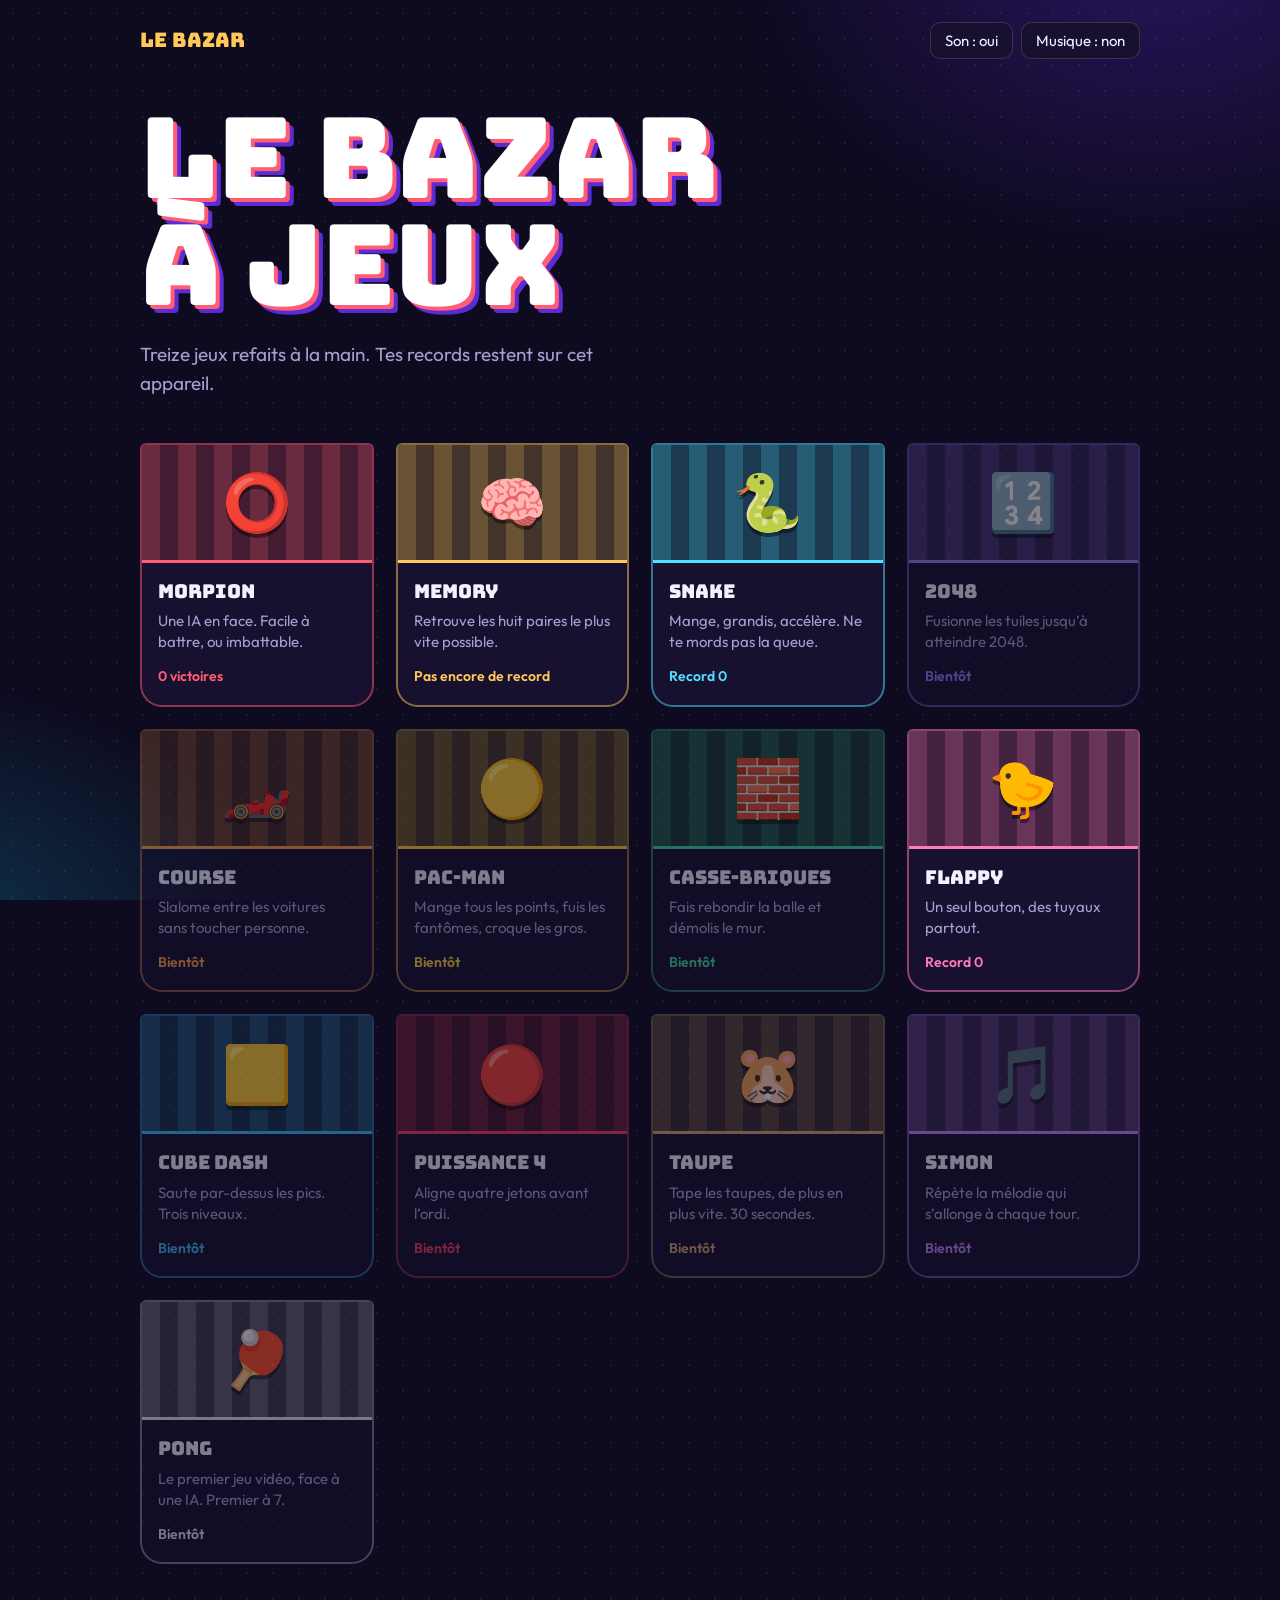
==== commit 8f6d71a3: "Add files via upload" ====
--- a/index.html
+++ b/index.html
@@ -23,6 +23,7 @@
     <div class="bar">
       <a class="back" href="#">← Menu</a>
       <h2 id="vt"></h2>
+      <button class="back" id="mb" hidden>☰ Niveaux</button>
       <button class="back" id="fs" aria-label="Plein écran">⛶ Plein écran</button>
     </div>
     <div id="frame">
